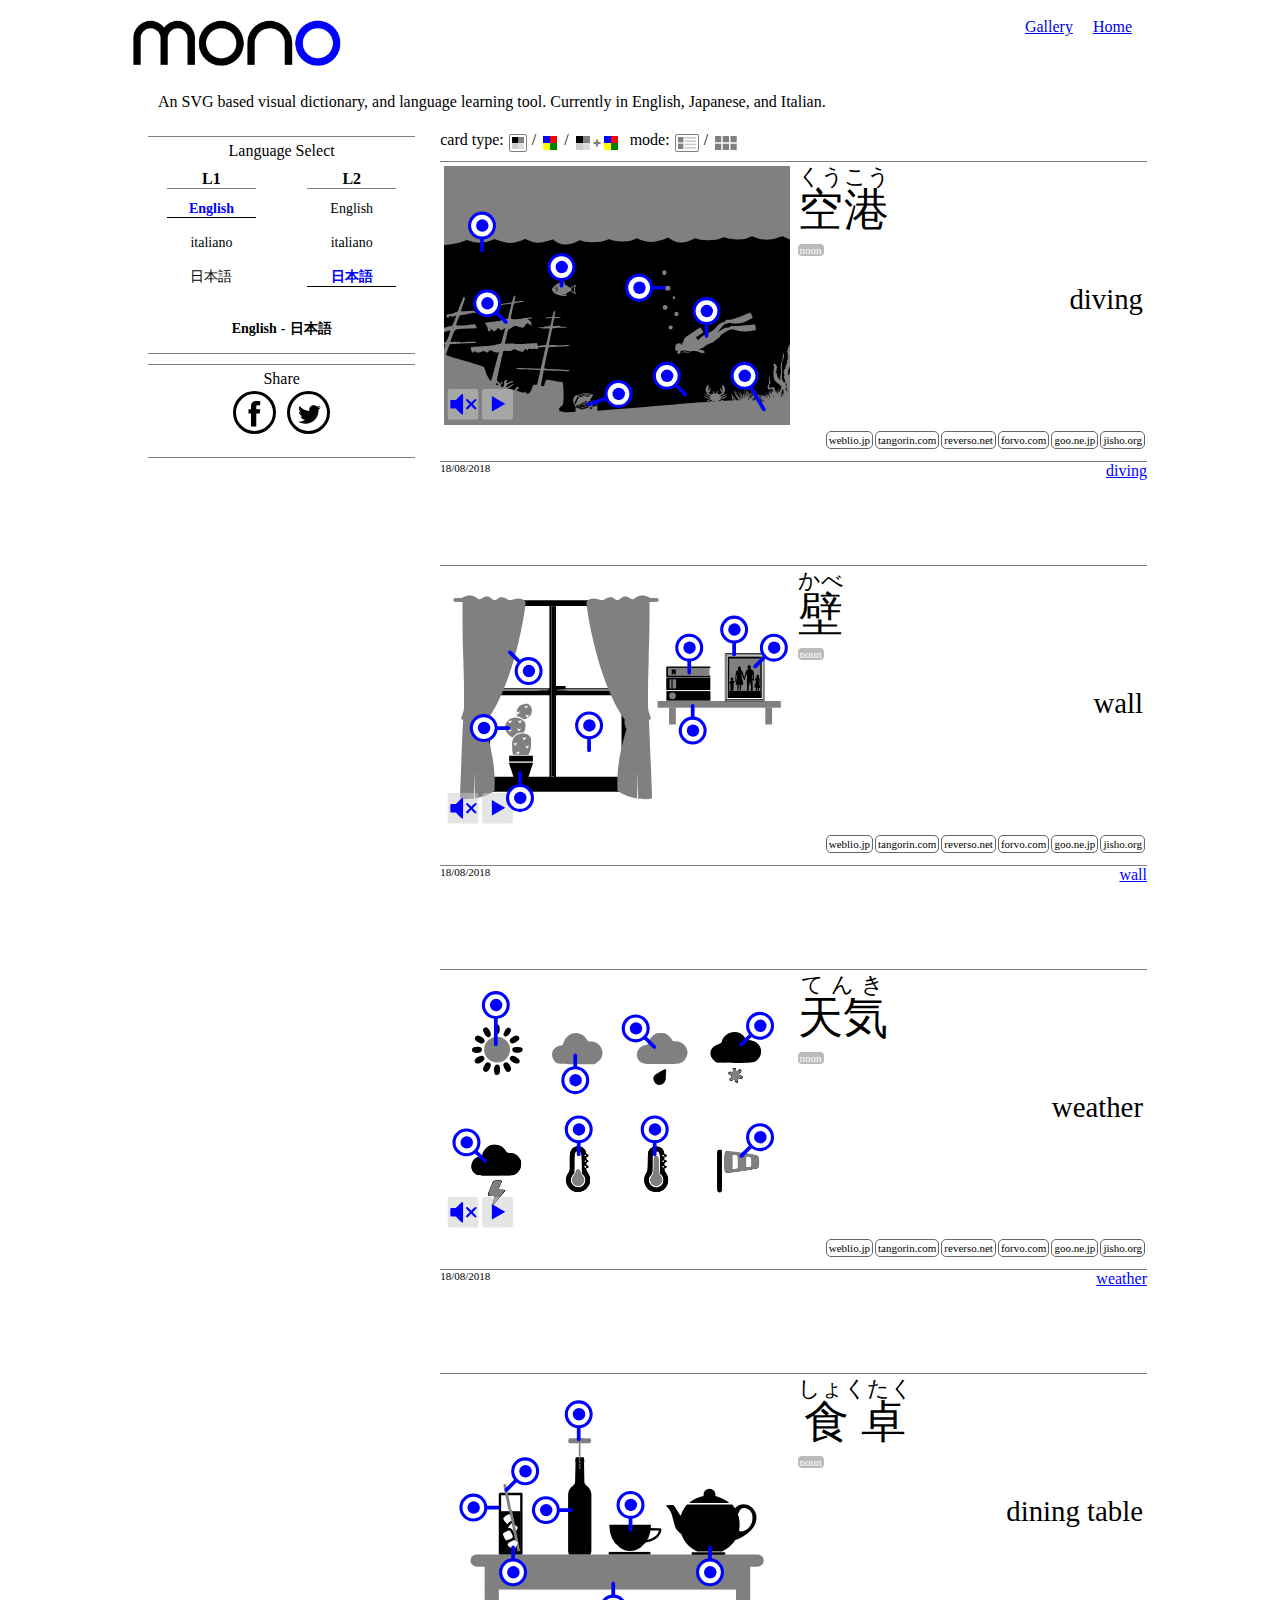
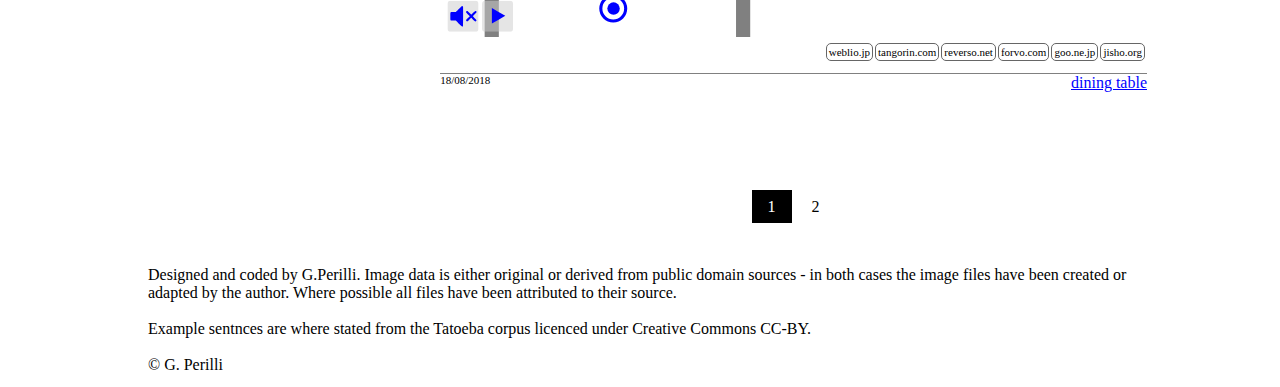
==== index.html @ b3f6f10f "Update index.html" ====
<!DOCTYPE html>
<html>

<head>
<title>Mono: Index</title>

<meta name="viewport" content="width=device-width, initial-scale=1" charset="UTF-8">

<!-- OG Facebook -->
<meta property="og:url" content="https://gperilli.github.io/mono/" />
<meta property="og:type" content="website" />
<meta property="og:title" content="Mono" />
<meta property="og:description" content="Mono" />
<meta property="og:image" content="https://gperilli.github.io/mono/graphics/shareimg.png" />

<!-- Twitter -->
<meta name="twitter:card" content="summary_large_image">
<meta name="twitter:site" content="@flickr" />
<meta name="twitter:title" content="Mono" />
<meta name="twitter:description" content="Mono" />
<meta name="twitter:image" content="https://gperilli.github.io/mono/graphics/shareimg.png" />

<link rel="icon" href="graphics/monostfav.png">

<!-- CSS files -->
<link rel="stylesheet" type="text/css" href="css/monost-Menu.css">
<link rel="stylesheet" type="text/css" href="css/monost-MUI.css">
<link rel="stylesheet" type="text/css" href="css/monost-Footer.css">
<link rel="stylesheet" type="text/css" href="css/monost-Site.css">

<style>
/* Mono Gallery Nav Index Page */

.headercnt {
	display: block;
}

a.GlLink {
color: blue;
}


a.GlLink:link, a:visited{
color: blue;
}

.GlTypeOff {
 text-decoration: none;
 border: 0px solid #ccc;
 background-color: #fff;
 color: #000;
 padding-left: 2px;
 padding-right: 2px;
 border-radius: 3px;
 cursor: pointer;
}

.GlTypeOff:hover {
 text-decoration: none;
 background-color: #808080;
 color: #fff;
 padding-left: 2px;
 padding-right: 2px;
 border-radius: 3px;
 cursor: pointer;
}

.GlTypeHlight {
 text-decoration: none;
 border: 1px solid #ccc;
 background-color: #808080;
 color: #fff;
 padding-left: 2px;
 padding-right: 2px;
 border-radius: 3px;
 cursor: context-menu;
}

.fade-in {
	opacity: 1;
	animation-name: fadeInOpacity;
	animation-iteration-count: 1;
	animation-timing-function: ease-in;
	animation-duration: 0.3s;
}



@keyframes fadeInOpacity {
	0% {
		opacity: 0;
	}
	100% {
		opacity: 1;
	}
}

.gallery {
	margin: 5px;
}

div.gallery img {
  height: auto;
  width: 100%;
}

.PImgNav {
  -webkit-filter: grayscale(100%); /* Safari 6.0 - 9.0 */
  filter: grayscale(0%);
  border: 1px solid #ccc;
  border-radius: 3px;
  width: 100%;
}

.PImgNav:hover {
  -webkit-filter: grayscale(0%); /* Safari 6.0 - 9.0 */
  filter: grayscale(0%);
  opacity: 1;
  transition: 0.3s;
}

.PImgNavOver {
	opacity: 1;
	position: absolute; 
	left: 0px; top: 0px;
}

.PImgNavOver:hover {
	opacity: 1;
	transition: 0.3s;
}


* {
  box-sizing: border-box;
}

.responsive {
  padding: 0;
  margin: 0;
  float: left;
  width: 24.99999%;
  
}

@media only screen and (max-width: 700px) {
  .responsive {
    width: 33.33333%;
    margin: 6px 0;
  }
}

@media only screen and (max-width: 500px) {
  .responsive {
    width: 50%;
  }
}

@media only screen and (max-width: 350px) {
  .responsive {
    width: 100%;
  }
}

.pagination {
  display: inline-block;
  padding-top: 20px;
  padding-bottom: 20px;
  text-align: center; 
  width: 100%;
}

.pagination a {
  color: black;
  padding: 8px 16px;
  text-decoration: none;
  
}

.pagination a.active {
  background-color: #000;
  color: white;
}

.pagination a:hover:not(.active) {background-color: #ddd;}

</style>

</head>

<body onload="indexpage()">
<div id="TemplateContainer" align=center style="width: 100%;">

<!-- JS Template  Goes Here -->

</div>
</body>

</html>

<script>
// Share address for this page's share button popup window
var ShareAdr = 'https://gperilli.github.io/mono/';
</script>

<script src="js/monost-sitewide.js"></script>
<script src="js/monost-mui.js"></script>
<script src="js/monost-gallery-core.js"></script>
---- css/monost-Menu.css ----
.lbtnhlghtd {
 font-weight: bold;
 background-color: #fff;
 cursor: normal;
 border-bottom: 1px solid #000;
 border-radius: 0px;
 padding-left: 2px;
 padding-right: 2px;
 color: blue;
}

.langbtns {
	display: inline-block;
	cursor: pointer;
	font-size: 14px;
	border-radius: 0px;
	width: 70%; 
	margin-bottom: 10px;
}

.langbtns:hover {
	
	color: blue;
	font-weight: bold;
	border-bottom: 1px solid #000;
	height: 24px;
}

.langbtnsacc {
	display: inline-block;
	cursor: pointer;
	font-size: 14px;
	border-radius: 0px;
	padding-left: 2px;
	padding-right: 2px;
	margin-bottom: 0px;
}

.langbtnsacc:hover {
	color: blue;
	font-weight: bold;
	border-bottom: 1px solid #000;
}

.lngbtnscnt {
	height: 24px; 
	margin-bottom: 10px;
}

.lngbtnsacccnt {	
	display: inline-block; 
	height: 24px; 
	margin-bottom: 0px;
	text-align: center;
	margin-right: 20px;
	border: 0px solid #000;
}


.LBxLSlct {
	
	position: relative;  
backgroun-color: #fff;
display: inline-block; 
border: 1px solid #ccc; 
border-radius: 5px;
}

.MenuA {
width: 100%;
margin-top: 5px;
padding-bottom: 5px;
}

.langdsp {
	margin-top: 20px; 
	margin-bottom: 0px; 
	background-color: #fff; 
	border: 0px solid #808080;
	border-bottom: 0px solid #808080;
	padding: 0px; 
	font-weight: bold;
	font-size: 14px;
}

a.linkmenu {
background-color: white;
border-top: 1px solid #808080;
border-bottom: 1px solid #808080;
color: black;
margin-bottom: 5px;
margin-top: 5px;
padding: 5px 5px;
text-align: center;
text-decoration: none;
display: inline-block;
width: 100%;
}
a.linkmenu:hover {
background-color: #808080;
color: white;
}

a.linkmenu:visited {
background-color: white;
color: black;
}

a.linkmenu:visited:hover {
background-color: #808080;
color: white;
}


a.sel {
background-color: #808080;	
color: white;		 
}

a.sel:visited {
background-color: #808080;	
color: white;		 
}

p.header {
display: block;
}

.sharelikeA {
width: 100%;
margin-top: 10px;
position: relative;
border-bottom: 1px solid #808080;
padding-bottom: 15px;
border-top:1px solid #808080;
padding-top: 5px;
text-align: center;

}
#sharetextA {
color: black;
}


.SocialBtnContainerClass {
position:relative;
display: inline-block;
width: 30px;
height: 30px;
z-index: 10;
}
.SocialBtn-CircleClass {
stroke: black;
stroke-width: 6%;
z-index: 1;
}
.SocialBtnContainer-TextImgClass {
cursor: pointer;
position: absolute;
top: 10%;
left: 10%;
width: 80%;
height: 80%;
z-index: 6;
fill: black;
}
.SocialBtnContainer-TextImgClass:hover {
fill: white;
}
.SocialBtn-CircleContainerClass {
position: absolute;
width: 100%;
height: 100%;
fill: white;
}
.SocialBtnContainer-TextImgClass:hover ~ .SocialBtn-CircleContainerClass {
fill: black;
}
.SocialBtnContainerClass {
position:relative;
display: inline-block;
width: 50px;
height: 50px;
z-index: 10;
}

@media (max-width: 700px) {

.langbtns {

	width: 100%; 

}

}
---- css/monost-MUI.css ----
.img-overlay-wrap {
position: relative;
width: 100%;
}

.img-overlay-wrap img { /* <= optional, for responsiveness */
display: block;
max-width: 100%;
height: auto;
}

.img-overlay-wrap svg {
position: absolute;
top: 0;
left: 0;
}

.Whtbckon {
	fill: #fff;
	cursor: default;
}
.Whtbckon:hover {
	fill: #F8F8F8;
	cursor: default;
}
.Whtbckoff {
	fill: #fff;
	cursor: pointer;
}
.Whtbckoff:hover {
	fill: #F8F8F8;
	cursor: pointer;
}

.line {
  stroke-linecap: round;
  stroke-width: 6%;
  stroke: blue;
}

.box {
  stroke-width:0px;
  stroke:green;
  height: 100%;
  width: 100%;
  fill: none;
}



.circleb {
  
  fill: blue;
}


.AAbutton {
	cursor: pointer;
}

.btnbckon {
	cursor: default;
}

.btnbckoff {
	cursor: pointer;
}

.circle {
  fill: blue;
}


.btnTon {
  cursor: default;
  fill: white;	
  z-index: 89;
}

.btnToff {
  cursor: pointer;
  fill: blue;
  z-index: 89;
}

.btnCon {
  cursor: default;
  fill: blue;
  stroke: blue;
  stroke-width: 10%;
}

.btnCoff {
  cursor: pointer;
  fill: white;
  stroke: blue;
  stroke-width: 10%;
}

.AnBtn {
  width: 9%;
  height: 12%;
}

.AnBtn:hover .btnCoff {
  fill: blue;
} 
.AnBtn:hover .btnToff {
  fill: white;
} 


.btnImgon {
	cursor: default;
	opacity: 1:
}
.btnImgoff {
  cursor: pointer;
  opacity: 0.5;
}
.btnImgoff:hover {
  opacity: 1;
}

.btnImgonAll {
	cursor: pointer;
	opacity: 1;
}


/* Dictionary links Container */
.LinkCont {
background-color: #fff;
position: relative;
z-index: 10;
width: 100%;
float: left;
padding-bottom: 10px;
padding-top: 10px;
margin-bottom: 0px;
}

/* Dictionary links */
a.dict:link, a:visited {
background-color: white;
border: 1px solid #666;
border-radius: 5px;
color: red;
font-size: 11px;
padding: 2px 2px;
margin-top: 2px;
margin-bottom: 2px;
margin-right: 2px;
text-align: center;
text-decoration: none;
display: inline-block;
float: left;
}
a.dictR:link, a.dictR:visited {
background-color: white;
border: 1px solid #666;
border-radius: 5px;
color: black;
font-size: 11px;
padding: 2px 2px;
margin-top: 2px;
margin-bottom: 2px;
margin-right: 2px;
text-align: center;
text-decoration: none;
display: inline-block;
float: right;
}


/* L1/L2 MUI styling */
p.langdisplay {
font-size: 10px;
}

/* Part of Speech Container */
.L2WTCont {
display: inline-block;
}
/* Part of Speech styling */
p.L2WordType {
background-color: #bbb;
border-radius: 4px;
color: white;
font-size: 11px;
padding-top: 0px;
padding-bottom: 0px;
padding-left: 2px;
padding-right: 2px;
margin-top: 2px;
margin-bottom: 2px;
text-align: center;
text-decoration: none;
line-height: normal;
display: inline-block;
}

p.L2WordTypeBlnk {
background-color: #fff;
border-radius: 4px;
color: white;
font-size: 11px;
padding-top: 0px;
padding-bottom: 0px;
padding-left: 2px;
padding-right: 2px;
margin-top: 2px;
margin-bottom: 2px;
text-align: center;
text-decoration: none;
line-height: normal;
display: inline-block;
}

/* MUI L2 */
h3 {
display: inline-block;
font-size: calc(2em + 1vw);
margin-top: 0;
margin-bottom: 0px;
margin-left: 0;
margin-right: 0;
font-weight: normal;
text-align:left;
}

/* MUI L1 */
h4 {
display: inline-block;
font-size: calc(1em + 1vw);
margin-top: 0;
margin-bottom: 0px;
margin-left: 0;
margin-right: 0;
font-weight: normal;
text-align: right;
float: right;
}

/* Play Button Icon */
h5 {
  font-size:20px;
  border: 0px solid;
  font-weight:normal;
  display: inline;
  margin-top: 0px;
  color: black;
}
.icon {
	display: inline-flex;
	align-self: center;
	z-index: 80;
	background-color: white;
}
.icon svg, .icon img {
	height: 1em;
	width: 1em;
	background-color: white;
	cursor: pointer;
}
.icon.baseline svg, .icon img {
	top: .125em;
	position: relative;
	border-radius: 50%;
}
.icon svg:hover {
	background-color: #000;
}

/* Play/Pause Button */
.AudBtn-PauseBrs {
	fill: #000;
	display: none;
}
.AudBtn-PlayTri {
	fill:#000;
	stroke:#000;
	stroke-width:17;
	stroke-linejoin:round;
}
.icon svg:hover .AudBtn-PauseBrs{
	fill: #fff;
}
.icon svg:hover .AudBtn-PlayTri{
	fill:#fff;
	stroke:#fff;
}
---- css/monost-Footer.css ----
.modalccolumn {
width: 100%;
padding-top: 10px;
}



/* Image Attributions - Fixed width Image List. Left floating */
.imgattrcol {
float: left;
width: 50px;
padding: 10px;
}

/* Img Attr. Styling */
.imgattr {
  border-radius: 5px;
  cursor: pointer;
  transition: 0.3s;
}

.imgattr:hover {
	opacity: 0.7;
}


/* The Modal (background) */
.modal {
  display: none; /* Hidden by default */
  position: fixed; /* Stay in place */
  z-index: 99; /* Sit on top */
  padding-top: 100px; /* Location of the box */
  left: 0;
  top: 0;
  width: 100%; /* Full width */
  height: 100%; /* Full height */
  overflow: auto; /* Enable scroll if needed */
  background-color: rgb(0,0,0); /* Fallback color */
  background-color: rgba(0,0,0,0.5); /* Black w/ opacity */
}

/* Modal Content (image) */
.modal-content {
  margin: auto;
  display: block;
  width: 80%;
  max-width: 700px;
}

/* Caption of Modal Image */
#caption {
  margin: auto;
  display: block;
  width: 80%;
  max-width: 700px;
  text-align: center;
  color: #ccc;
  padding: 10px 0;
  
}

/* Add Animation */
.modal-content, #caption {
  -webkit-animation-name: zoom;
  -webkit-animation-duration: 0.6s;
  animation-name: zoom;
  animation-duration: 0.6s;
}

@-webkit-keyframes zoom {
  from {-webkit-transform:scale(0)}
  to {-webkit-transform:scale(1)}
}

@keyframes zoom {
  from {transform:scale(0)}
  to {transform:scale(1)}
}

/* The Close Button */
.close {
  position: absolute;
  top: 15px;
  right: 35px;
  color: #f1f1f1;
  font-size: 40px;
  font-weight: bold;
  transition: 0.3s;
}

.close:hover,
.close:focus {
  color: #bbb;
  text-decoration: none;
  cursor: pointer;
}
---- css/monost-Site.css ----
* { box-sizing: border-box; }
body {
font-family: Yu Gothic;
color: black;
}

.centralcolumn {
background-color: white;
width: 1024px;
padding-top: 10px;

}

/* Clear floats after the columns */
section:after {
content: "";
display: table;
clear: both;
}

.columns {
display: flex;
flex-flow: row wrap;
justify-content: center;
margin: 0px;
padding: 5px;
z-index: 5;
}
.column {
flex: 1;
border-top: 1px solid #808080;
border-bottom: 0px solid #ccc;
border-left: 0px solid #666;
margin-top: 4px;
margin-left: 0px;
margin-right: 0px;
padding: 4px;
&:first-child { margin-left: 0; }
&:last-child { margin-right: 0; }
}

/* Two columns that float next to each other */
.columnA {
float: left;
width: 30%;
padding-right: 20px;
padding-left: 20px;
background-color: white;
display: block;


}
.columnB {
float: left;
width: 70%;
padding: 0px;
background-color: white;
position: relative; 
z-index: 50;

}

/* Clear floats after the columns */
.row:after {
content: "";
display: table;
clear: both;
}

        
.StretchToContainer {
position: absolute;
width: 100%;
height: 100%;
}
.headercontainer {
float: left;
height: 50px;
margin-bottom: 10px;
cursor: pointer;
}
.langbar {
float: right;
margin-right: 10px;
}

.topnav {
	display: block;
}

.BrgrExpdr {
	
}

.BrgrExpdr {
max-height:1.2em;
border-bottom: 0px;
background:#fff;
color:white;
z-index: 5;
position: relative;
padding-bottom: 23px;
padding-top: 0px;
width: 100%;
-moz-transition: 1s;
-ms-transition: 1s;
-o-transition: 1s;
-webkit-transition: 1s;
transition: 1s;
display: none;
}

.BrgrBtnCnt {
position:relative;
display: inline-block;
width: 28px;
height: 28px;
z-index: 10;
}

.ClrBtnCnt {
position:relative;
display: flex;
padding: 2px;
width: 18px;
height: 18px;
z-index: 10;
cursor: pointer; 
}

.GlOpSlct {
	border: 1px solid #808080;
	border-radius: 2px;

}

.GlMdeBtnCnt {
	position:relative;
display: flex;
padding: 2px;
width: 24px;
height: 18px;
z-index: 10;
cursor: pointer; 
}

.expand {
max-height:999px;
}


         
img {
vertical-align: top;
}

/* img backgrounds */
.blk {
	background-color: #000;
}
.blkhvr {
	background-color: #383838;
}
.wht {
	background-color: #fff;
}
.whthvr {
	background-color: #F8F8F8;
	cursor: pointer;
}



.whtbckhv {
	background-color: #fff;
	cursor: pointer;
}
.whtbckhv:hover {
	background-color: #F8F8F8;
}
.blkbckhv {
	background-color: #000;
}
.blkbckhv:hover {
	background-color: #383838;
}



p {
color: black;
margin-top: 0px;
margin-bottom: 0px;
margin-left: 0;
margin-right: 0;
font-weight: normal;
display: inline-block;
}

.headercnt {
	width: 100%; 
	padding-left: 30px; 
	float: left;
	display: block;
	color: blue;
	margin-bottom: 15px;
	margin-top: 15px;
}

.headercntL {
	width: 100%; 
	padding-left: 30px; 
	float: left;
	display: block;
	color: blue;
}

.sharelikeB {
width: 100%;
border-bottom:1px solid #808080;
border-top:1px solid #808080;
padding-bottom: 15px;
display: none;
background-color: white;
text-align: center;
z-index: 90;
}





.modalccolumn {
width: 100%;
padding-top: 10px;
}

.CopyRight {
width: 100%;
border-top:0px solid #666;
text-align: left;
padding-left: 15px;
}



/* Image Attributions - Fixed width Image List. Left floating */
.imgattrcol {
float: left;
width: 50px;
padding: 10px;
}

/* Img Attr. Styling */
.imgattr {
  border-radius: 5px;
  cursor: pointer;
  transition: 0.3s;
}

.imgattr:hover {
	opacity: 0.7;
}


/* The Modal (background) */
.modal {
  display: none; /* Hidden by default */
  position: fixed; /* Stay in place */
  z-index: 99; /* Sit on top */
  padding-top: 100px; /* Location of the box */
  left: 0;
  top: 0;
  width: 100%; /* Full width */
  height: 100%; /* Full height */
  overflow: auto; /* Enable scroll if needed */
  background-color: rgb(0,0,0); /* Fallback color */
  background-color: rgba(0,0,0,0.5); /* Black w/ opacity */
}

/* Modal Content (image) */
.modal-content {
  margin: auto;
  display: block;
  width: 80%;
  max-width: 700px;
}

/* Caption of Modal Image */
#caption {
  margin: auto;
  display: block;
  width: 80%;
  max-width: 700px;
  text-align: center;
  color: #ccc;
  padding: 10px 0;
  
}

/* Add Animation */
.modal-content, #caption {
  -webkit-animation-name: zoom;
  -webkit-animation-duration: 0.6s;
  animation-name: zoom;
  animation-duration: 0.6s;
}


.langbox {
	width: 100%; 
	border-top: 0px solid #808080;
	border-bottom: 0px solid #808080;
	
	display: inline-block;
	background: rgb(255, 255, 255); 
	background: rgba(255, 255, 255, 0.8); 
	position: relative; 
	padding: 10px;
	margin-top: 20px;
	margin-bottom: 0px;
	
}





.MnpPtchCnt {
 width: 33%;
 margin-bottom: 50px;
 border: 0px solid #808080;
}



/* 100% Image Width on Smaller Screens */
@media only screen and (max-width: 700px){
  .modal-content {
    width: 100%;
	
  }
}



 
/* Responsiveness */
@media (max-width: 1024px) {
.centralcolumn {
width: 100%;
}
.modalccolumn {
width: 100%;
}


}
		 
@media (max-width: 600px) {

.sharelikeB {
display: block;
}
.CopyRight {
	padding-left: 0px;
}
.headercontainer {
height: 30px;
}
.headercnt {
	padding-left: 5px;
}

.topnav {
	display: none;
}
.BrgrExpdr {
	display: block;
}

.langbox {
width: 100%;
margin-top: 0px;
margin-bottom: 0px;
background-color: transparent;
 


overflow: hidden;
}

.LBxLSlct {
	width: 100%; position: relative; float: left; border: 0px solid red; margin-bottom: 20px; background-color: transparent; 
}

.MnpPtchCnt {
	width: 100%;
	float: left; 
}




}
		 
@media screen and (orientation: portrait) and (max-width: 980px) and (max-height: 980px) {
.columns .column {
  flex-basis: 100%;
  margin: 4 0 0 0;
  border-top: 1px solid #808080;
}
.CopyRight {
	padding-left: 0px;
}
.columnA {
  display: none;
}
.columnB {
  width: 100%;
}
#caption {
  width: 100%;
}

.sharelikeB {
display: block;
}

}
        
@media only screen and (orientation: landscape) and (max-width: 980px) and (max-height: 500px) { 
.columnA {
display: none;
}
.columnB {
width: 100%;
}
.CopyRight {
	padding-left: 0px;
}
.header {
display: block;
}
.sharelikeB {
display: block;
}
.langbox {
width: 100%;
}

.langbox {
width: 100%;
margin-top: 0px;
background-color: transparent;
border: 0px solid red;
overflow: hidden;
}

.LBxLSlct {
	width: 28%; 
	position: relative;
display: inline-block;	
	float: left; border: 1px solid red; 
	margin-bottom: 20px; 
background-color: transparent; 
}

.LBxPrnt {
	width: 60%;
	border: 0px solid blue;
	
	position: absolute; 
	top: 0px;
	float: left; 
	margin-top: 5px;
}

.MnpPtchCnt {
		width: 40%;
}



}
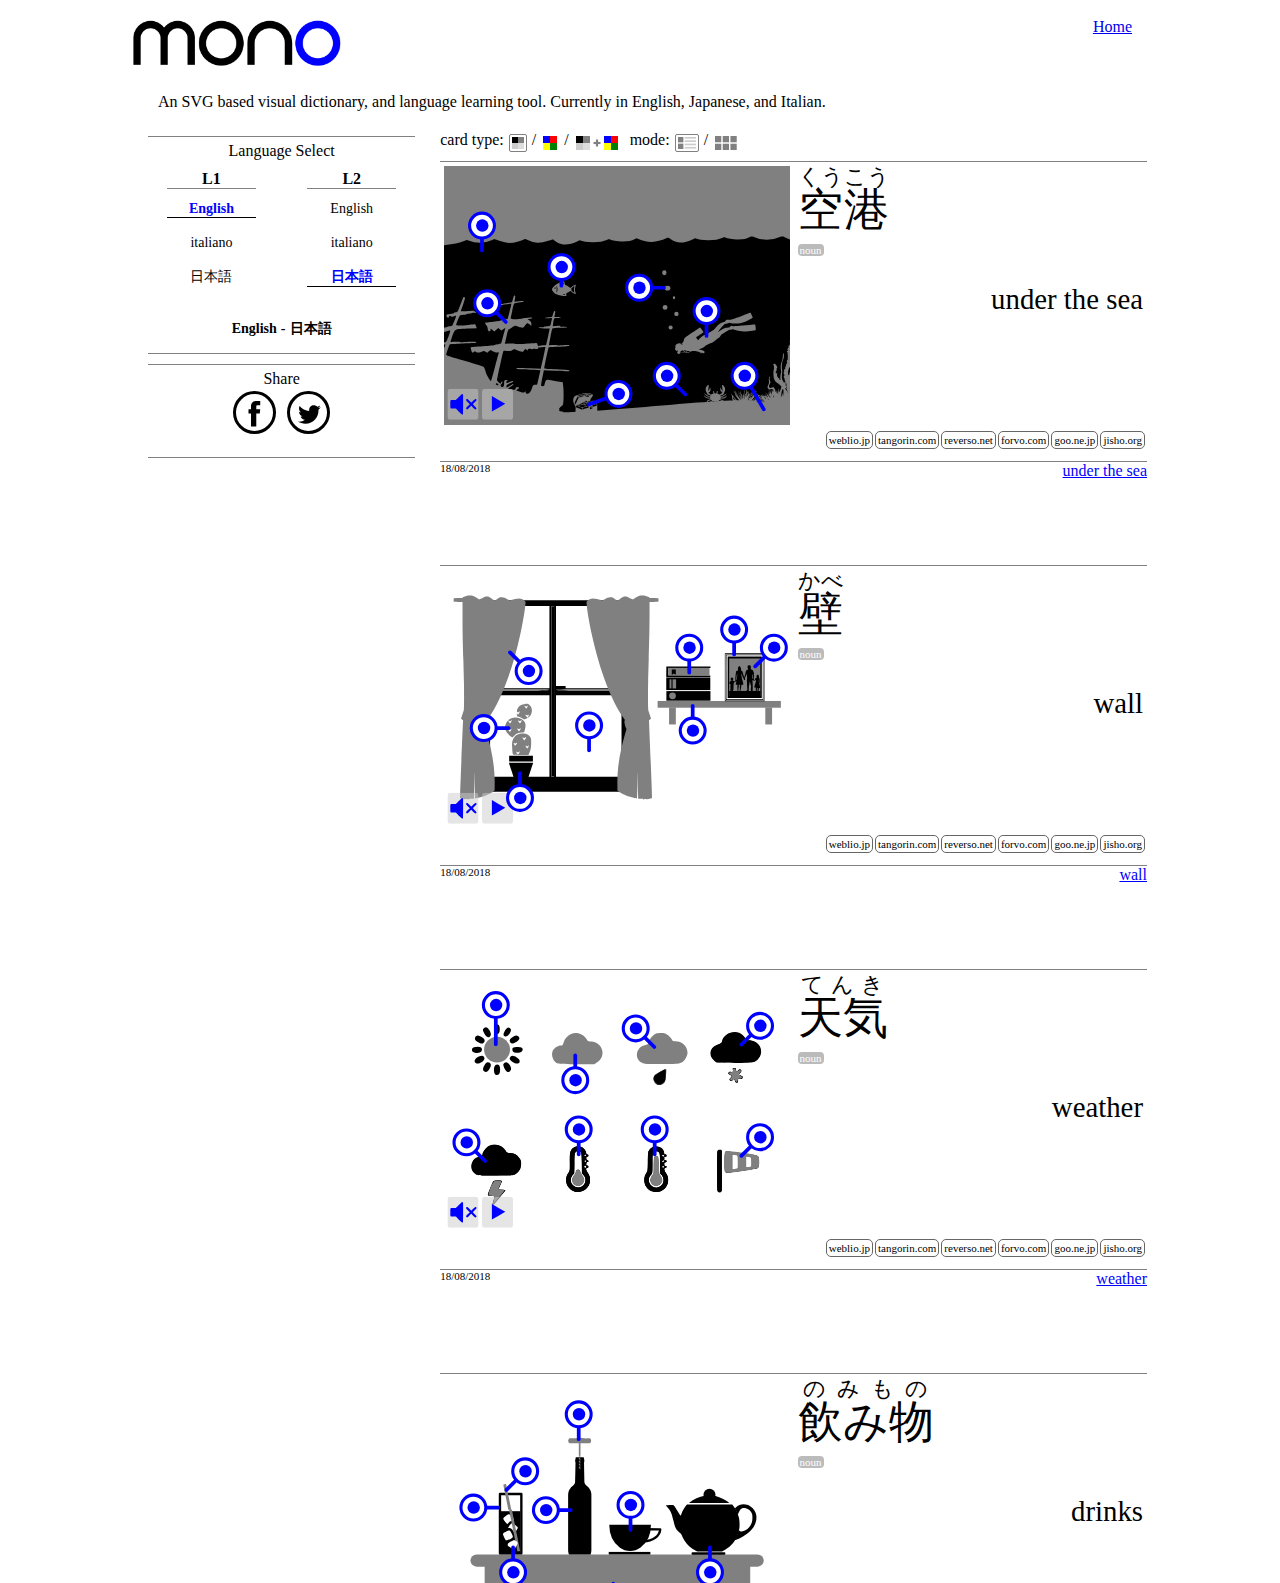
==== commit f48f66a5: "Update index.html" ====
--- a/index.html
+++ b/index.html
@@ -11,14 +11,14 @@
 <meta property="og:type" content="website" />
 <meta property="og:title" content="Mono" />
 <meta property="og:description" content="Mono" />
-<meta property="og:image" content="https://gperilli.github.io/mono/graphics/shareimg.png" />
+<meta property="og:image" content="https://gperilli.github.io/mono/graphics/shareimg2.png" />
 
 <!-- Twitter -->
 <meta name="twitter:card" content="summary_large_image">
 <meta name="twitter:site" content="@flickr" />
 <meta name="twitter:title" content="Mono" />
 <meta name="twitter:description" content="Mono" />
-<meta name="twitter:image" content="https://gperilli.github.io/mono/graphics/shareimg.png" />
+<meta name="twitter:image" content="https://gperilli.github.io/mono/graphics/shareimg2.png" />
 
 <link rel="icon" href="graphics/monostfav.png">
 
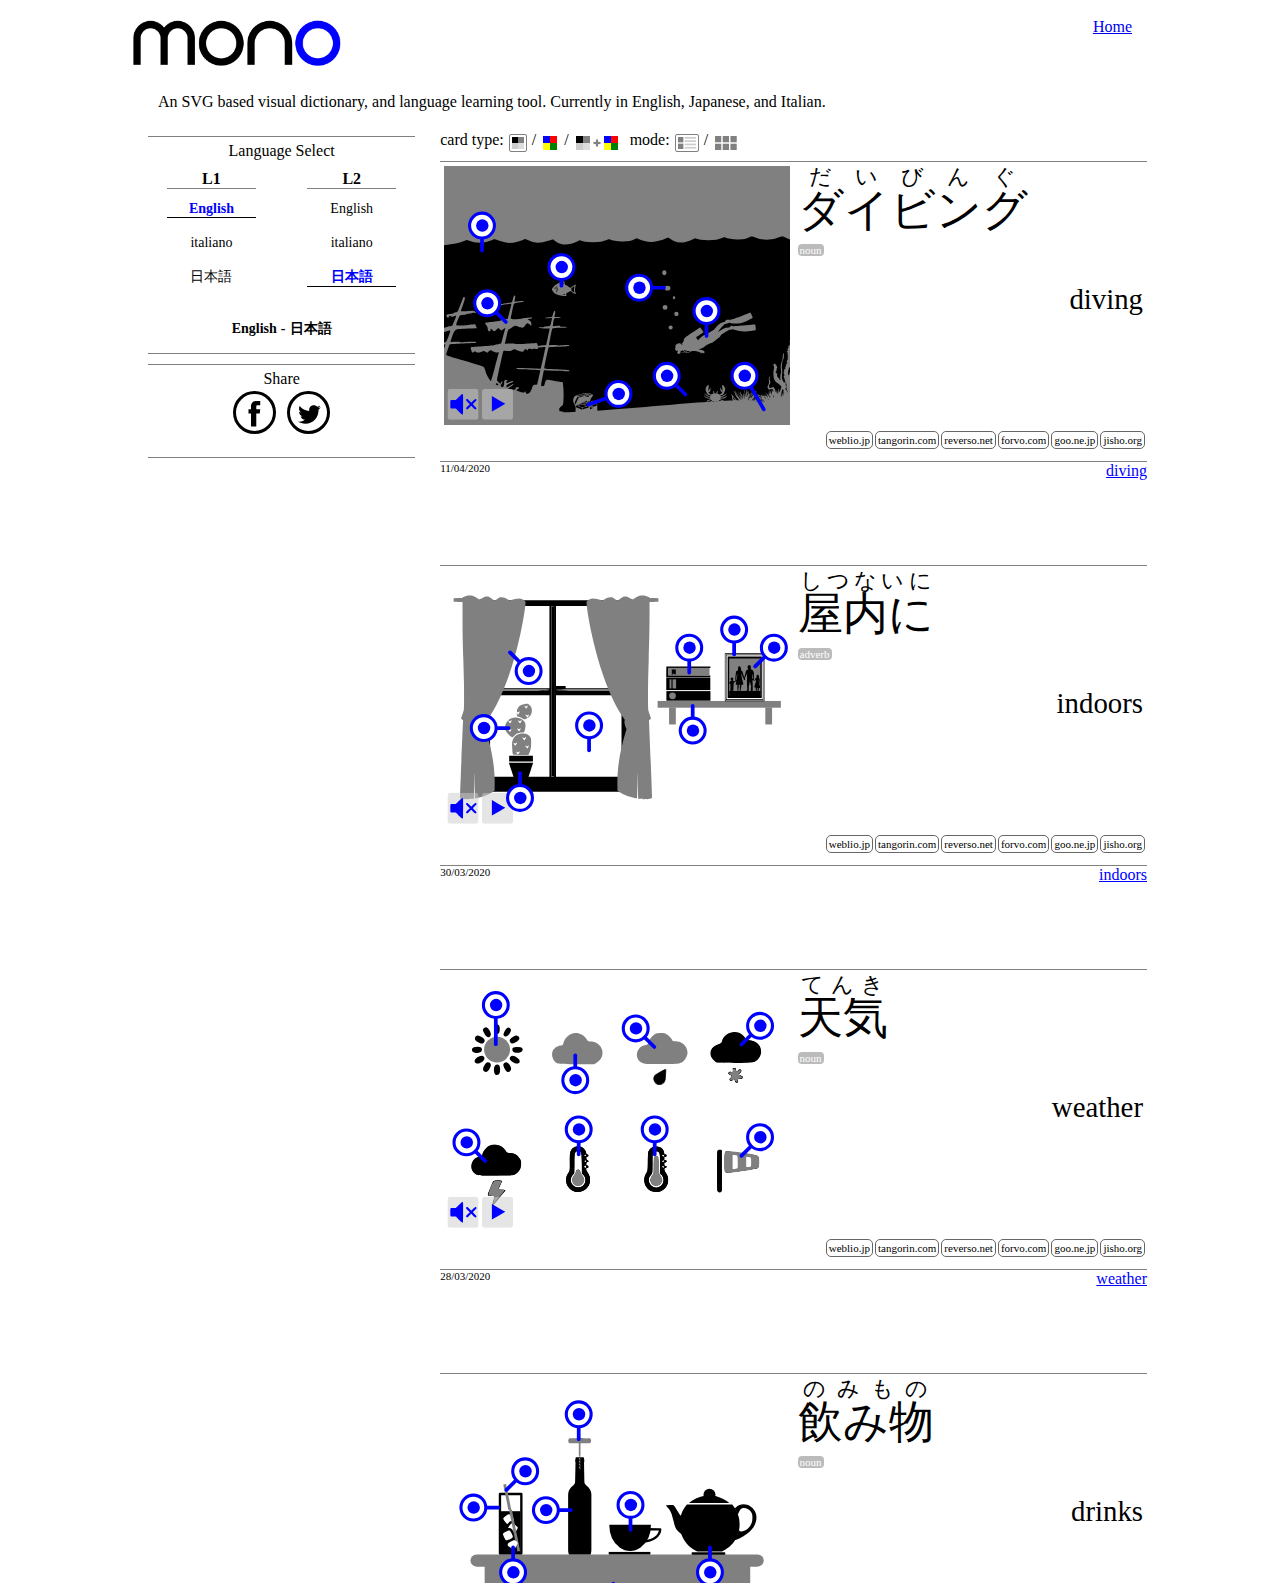
==== commit 72044369: "Update index.html" ====
--- a/index.html
+++ b/index.html
@@ -11,14 +11,14 @@
 <meta property="og:type" content="website" />
 <meta property="og:title" content="Mono" />
 <meta property="og:description" content="Mono" />
-<meta property="og:image" content="https://gperilli.github.io/mono/graphics/shareimg2.png" />
+<meta property="og:image" content="https://gperilli.github.io/mono/graphics/shareimg.png" />
 
 <!-- Twitter -->
 <meta name="twitter:card" content="summary_large_image">
 <meta name="twitter:site" content="@flickr" />
 <meta name="twitter:title" content="Mono" />
 <meta name="twitter:description" content="Mono" />
-<meta name="twitter:image" content="https://gperilli.github.io/mono/graphics/shareimg2.png" />
+<meta name="twitter:image" content="https://gperilli.github.io/mono/graphics/shareimg.png" />
 
 <link rel="icon" href="graphics/monostfav.png">
 
@@ -194,6 +194,8 @@
 <!-- JS Template  Goes Here -->
 
 </div>
+<script src="https://code.responsivevoice.org/responsivevoice.js?key=gA8z8g8S"></script>
+
 </body>
 
 </html>
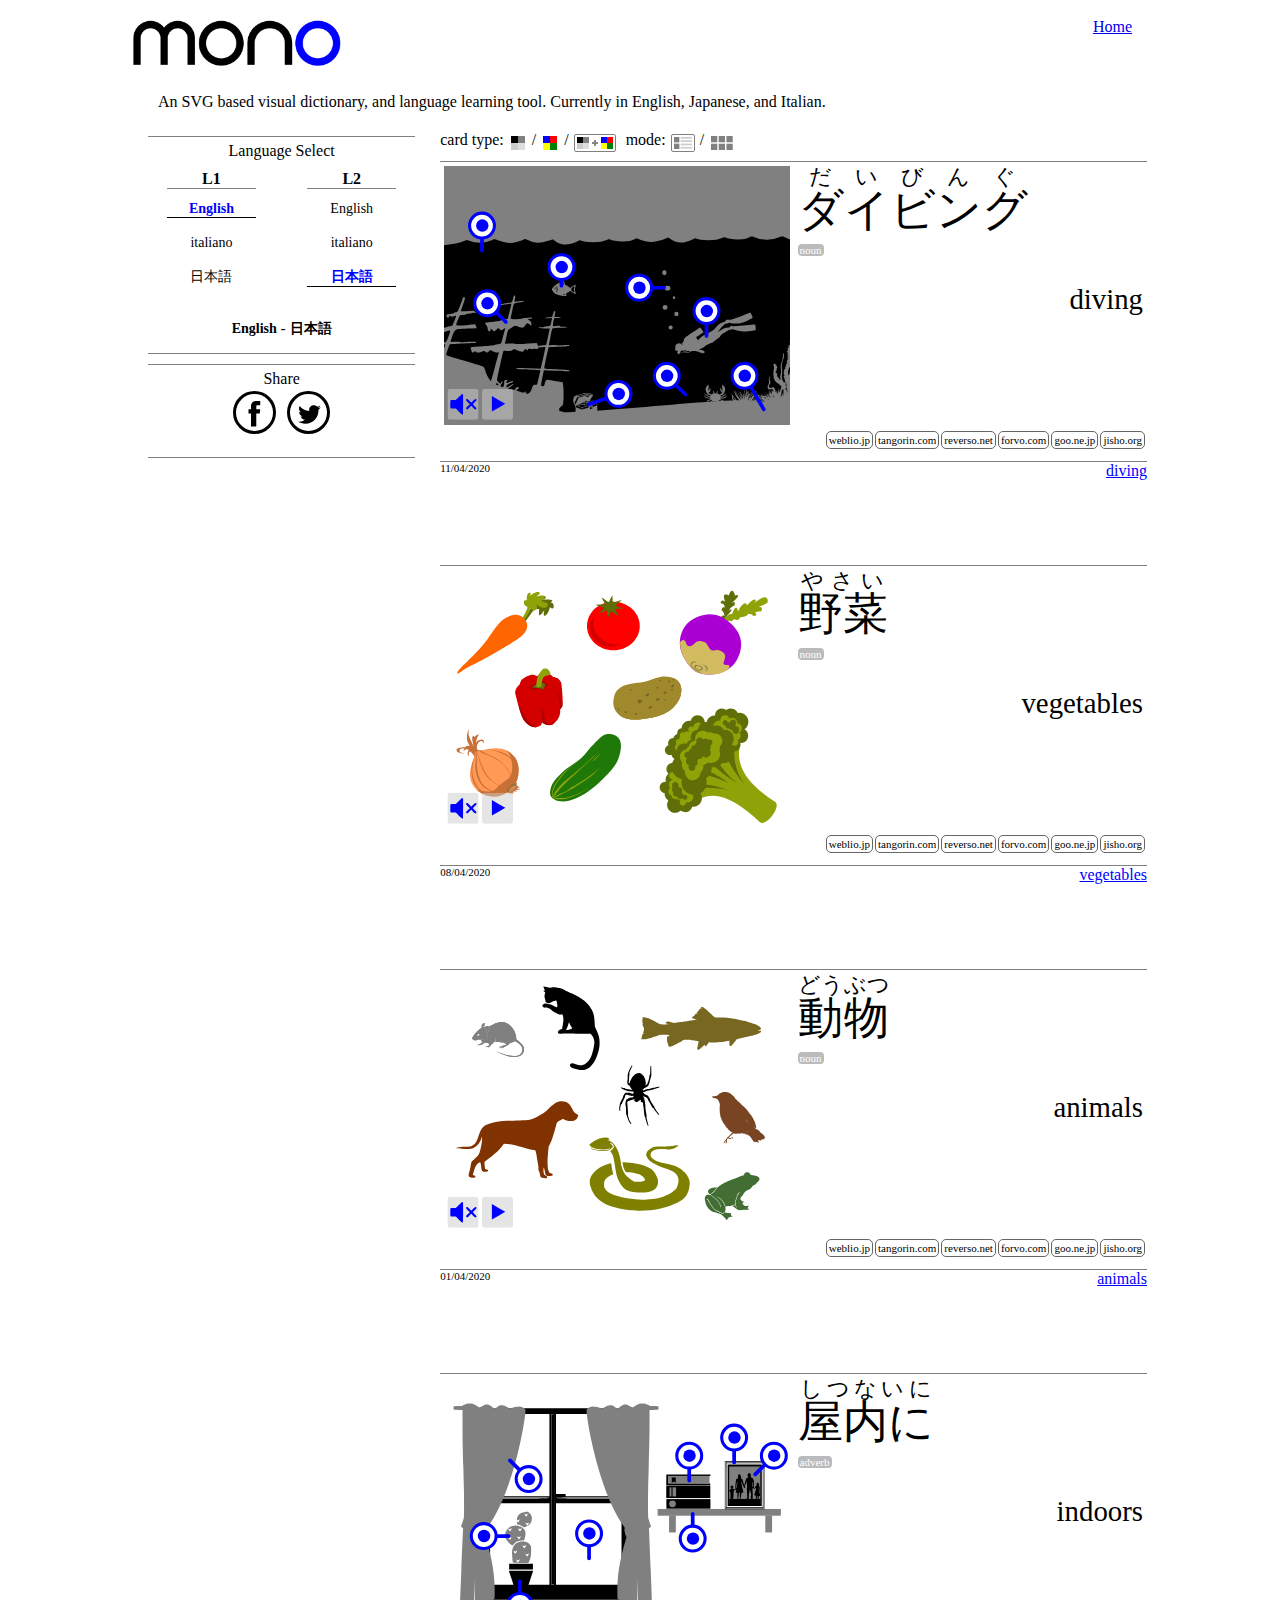
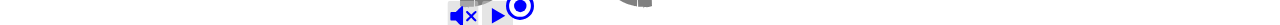
==== commit da9c6686: "Update index.html" ====
--- a/index.html
+++ b/index.html
@@ -5,7 +5,8 @@
 <title>Mono: Index</title>
 
 <meta name="viewport" content="width=device-width, initial-scale=1" charset="UTF-8">
-
+<meta name=”description” content=”Search the world’s information, including web pages, images, videos and more. Google has many special features to help you find exactly what you’re looking for.“>
+	
 <!-- OG Facebook -->
 <meta property="og:url" content="https://gperilli.github.io/mono/" />
 <meta property="og:type" content="website" />
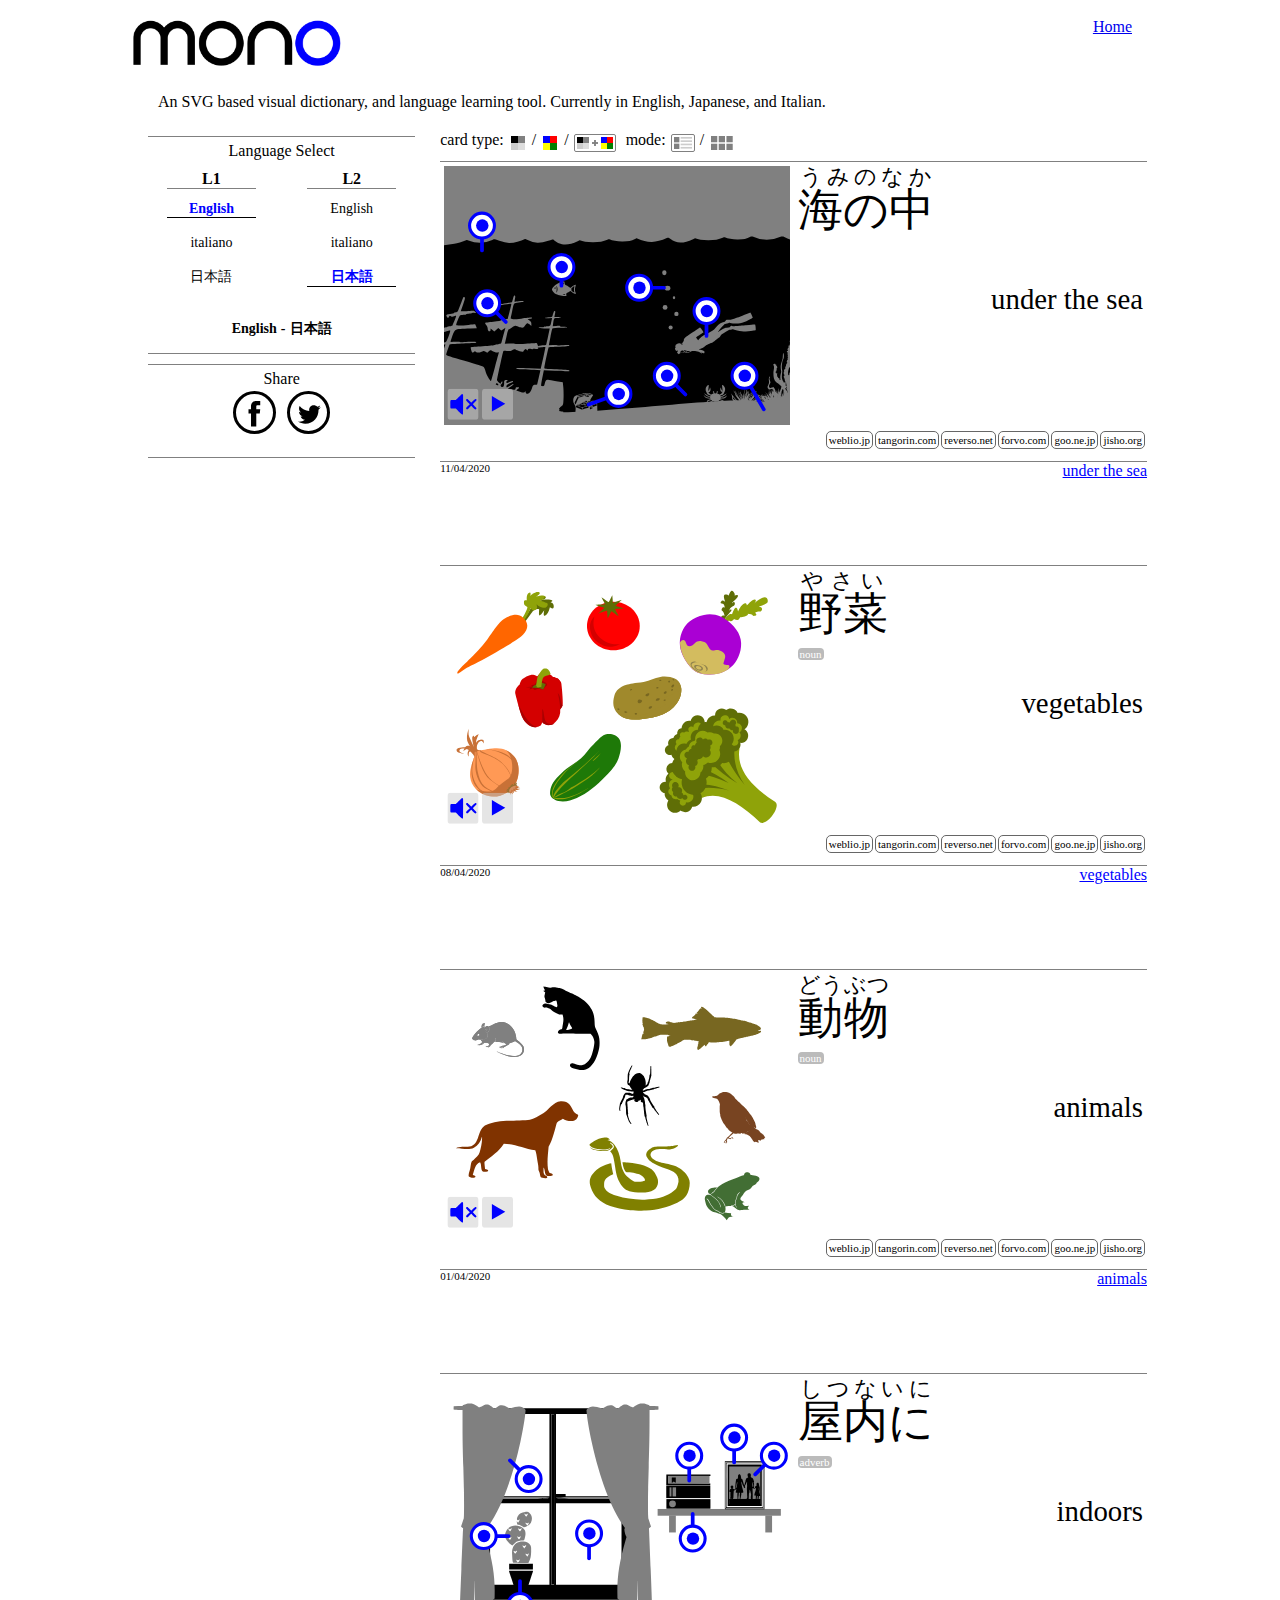
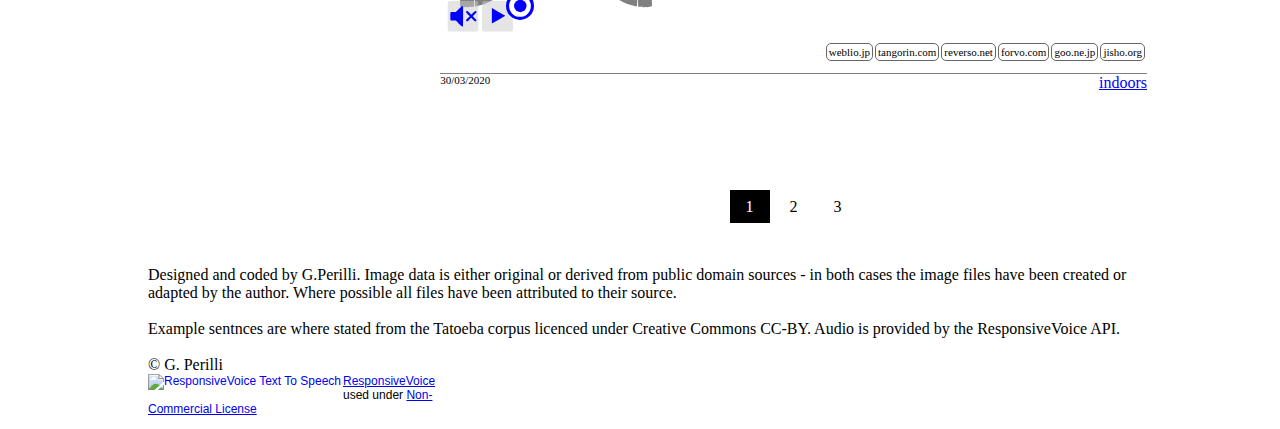
==== commit dae4365b: "Update index.html" ====
--- a/index.html
+++ b/index.html
@@ -5,7 +5,7 @@
 <title>Mono: Index</title>
 
 <meta name="viewport" content="width=device-width, initial-scale=1" charset="UTF-8">
-<meta name=”description” content=”Search the world’s information, including web pages, images, videos and more. Google has many special features to help you find exactly what you’re looking for.“>
+<meta name=”description” content="Mono; The SVG based visual dictionary. Learn English, Japanese, and Italian. Scalable flashcards for language learning.">
 	
 <!-- OG Facebook -->
 <meta property="og:url" content="https://gperilli.github.io/mono/" />
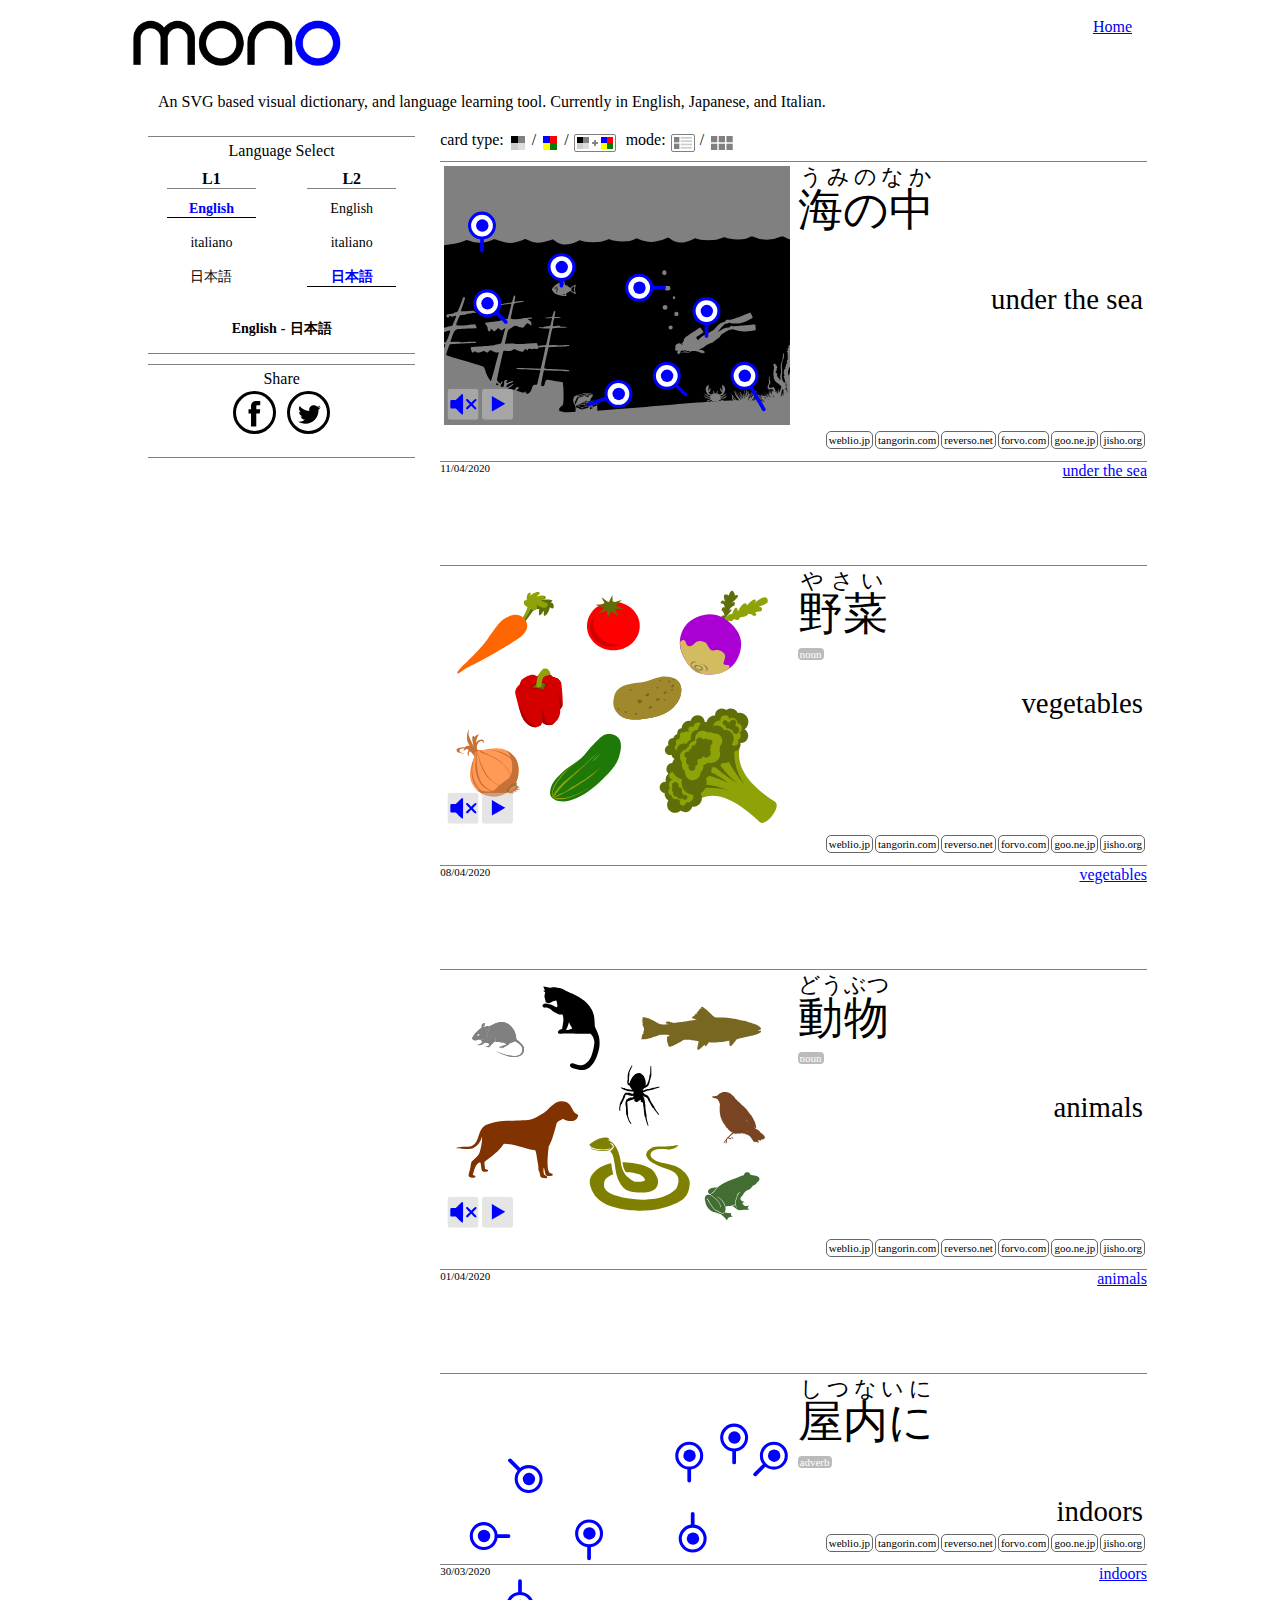
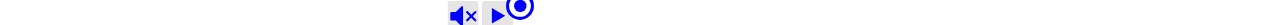
==== commit 7dfcdea4: "Update index.html" ====
--- a/index.html
+++ b/index.html
@@ -2,7 +2,7 @@
 <html>
 
 <head>
-<title>Mono: Index</title>
+<title>Mono: Flashcards for Language Learning.</title>
 
 <meta name="viewport" content="width=device-width, initial-scale=1" charset="UTF-8">
 <meta name=”description” content="Mono; The SVG based visual dictionary. Learn English, Japanese, and Italian. Scalable flashcards for language learning.">
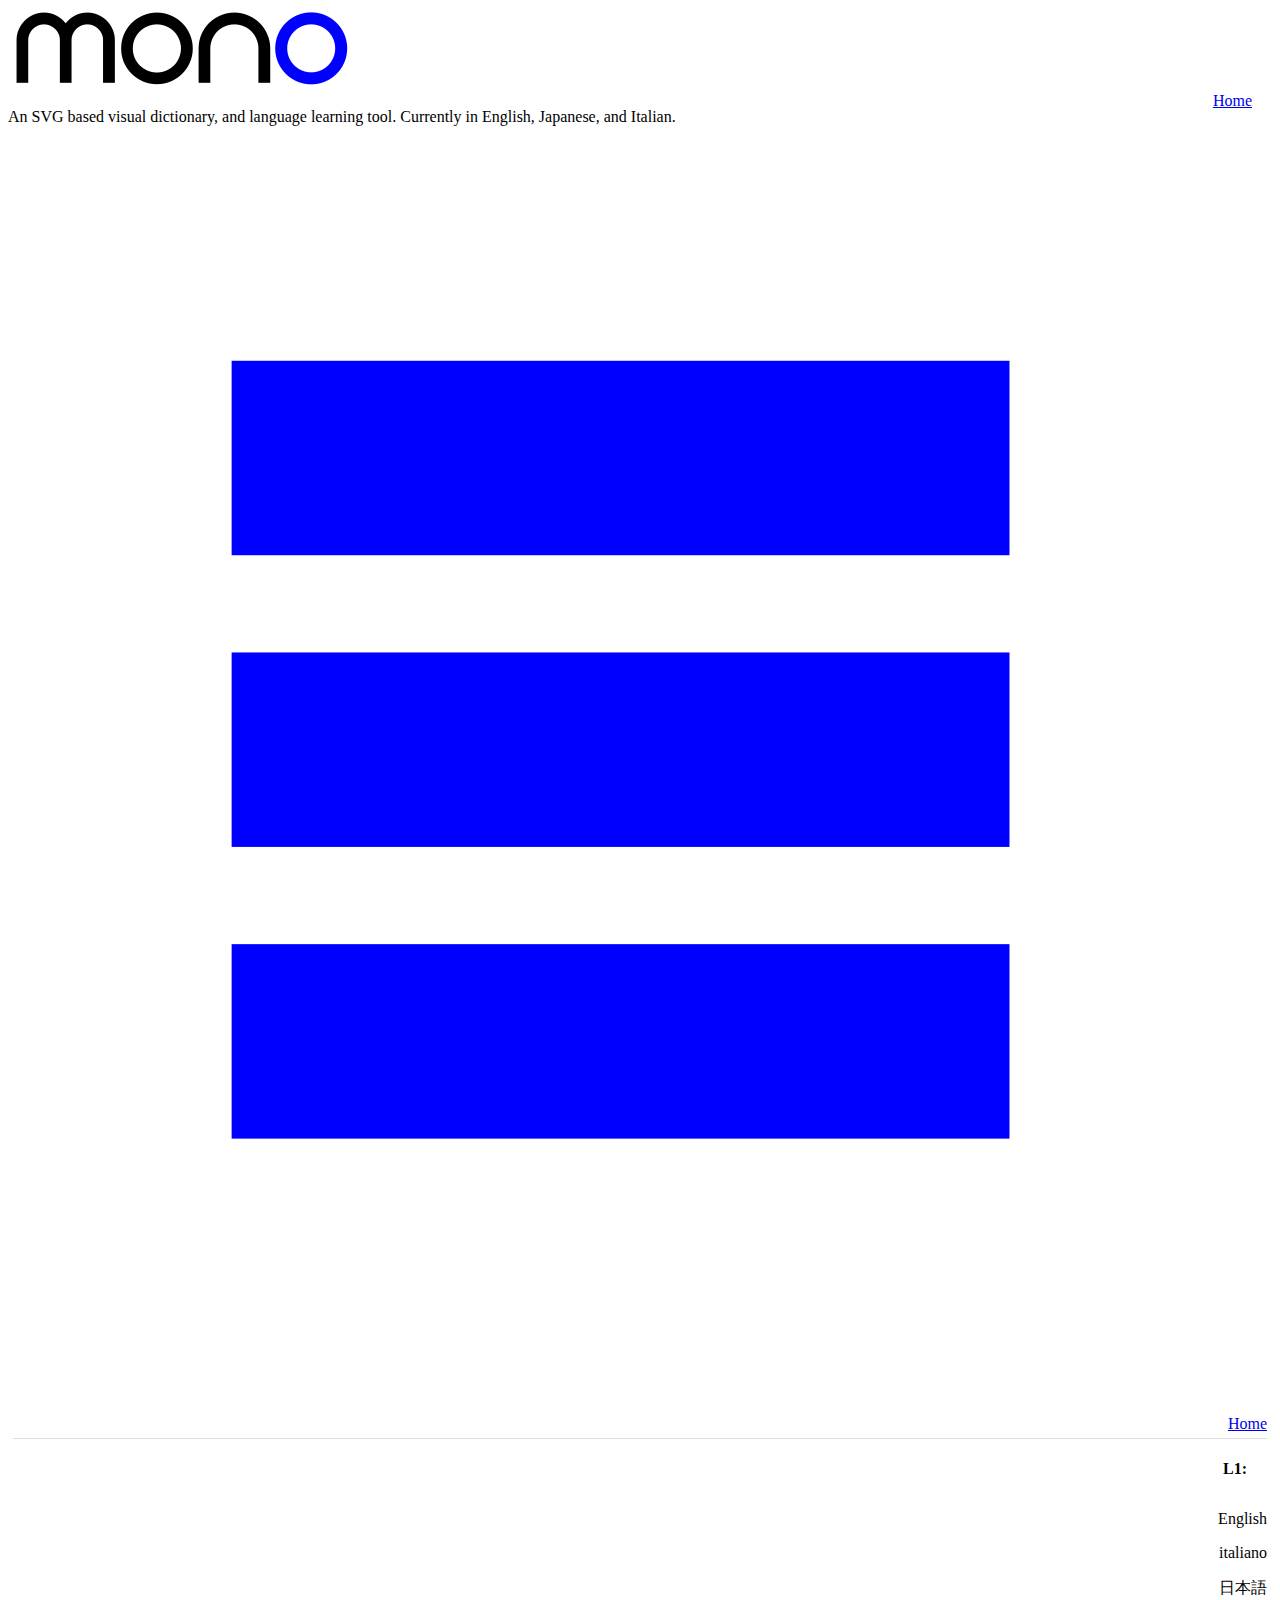
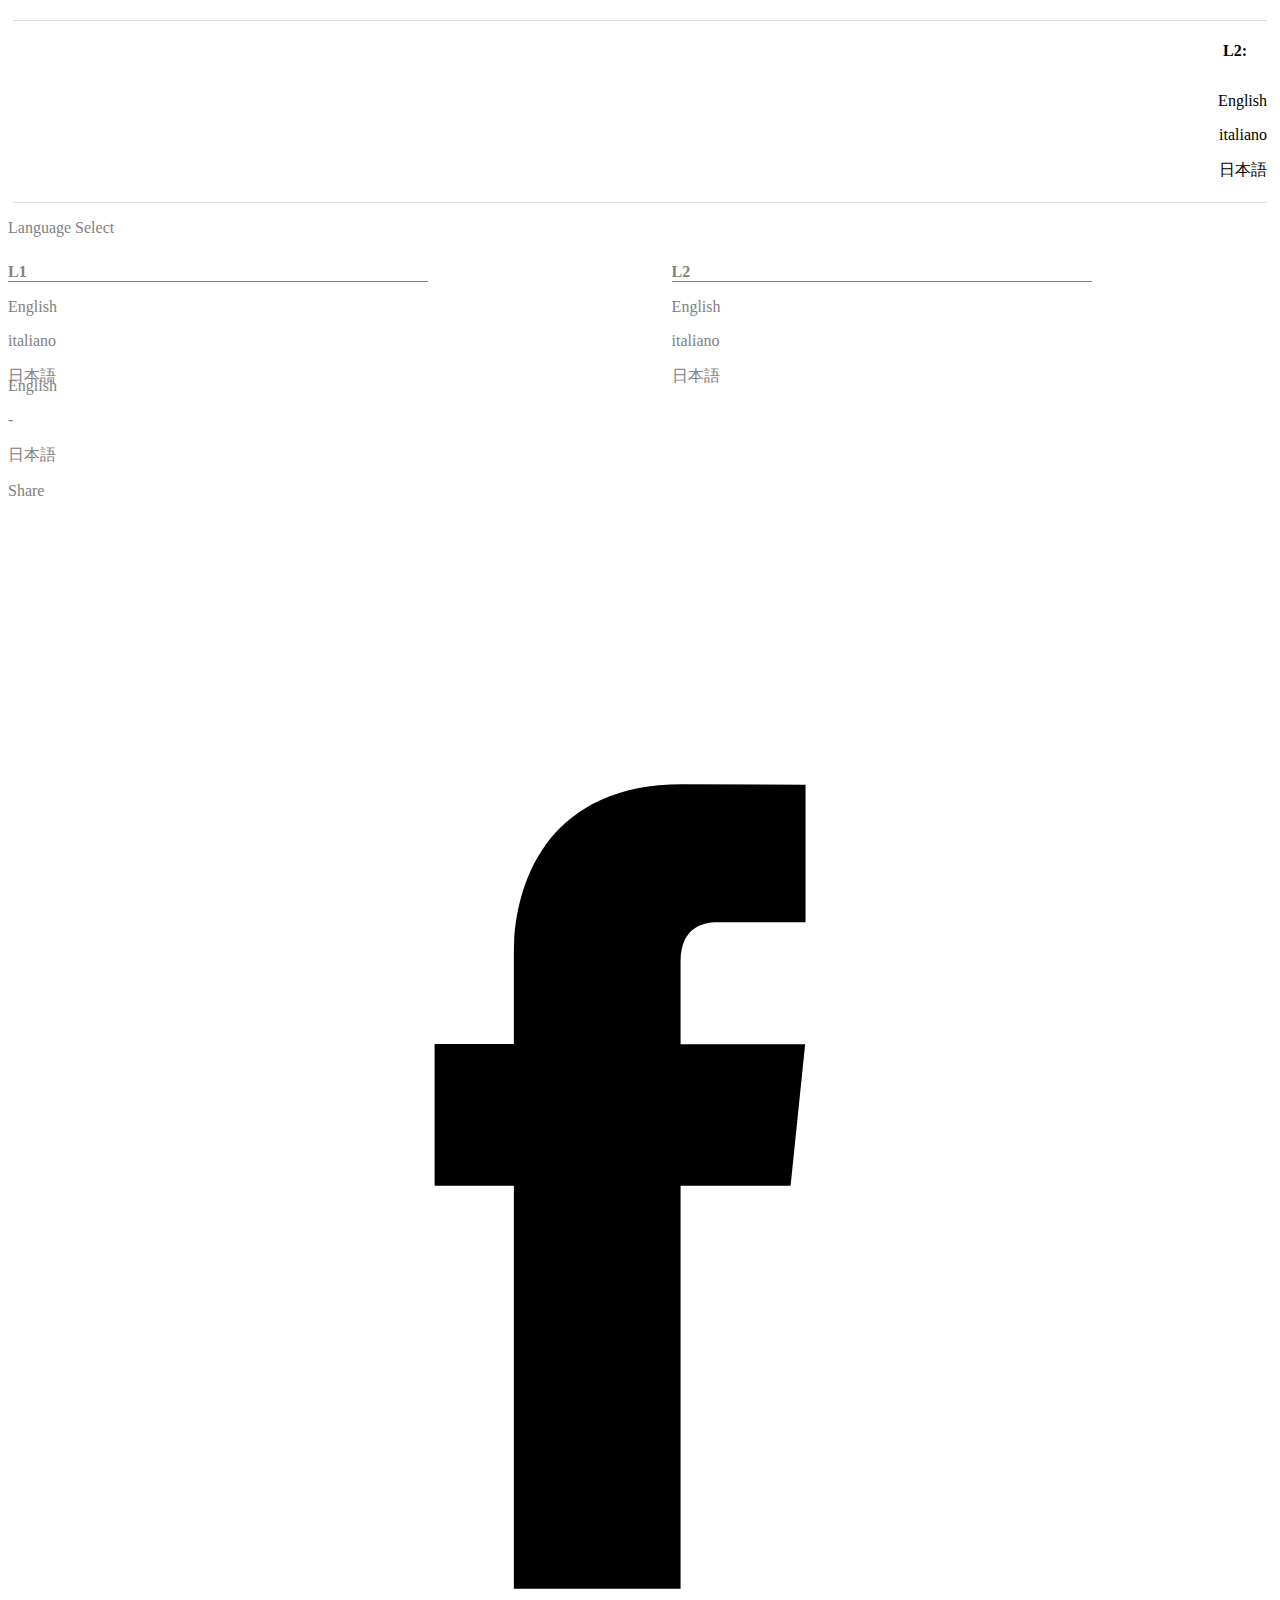
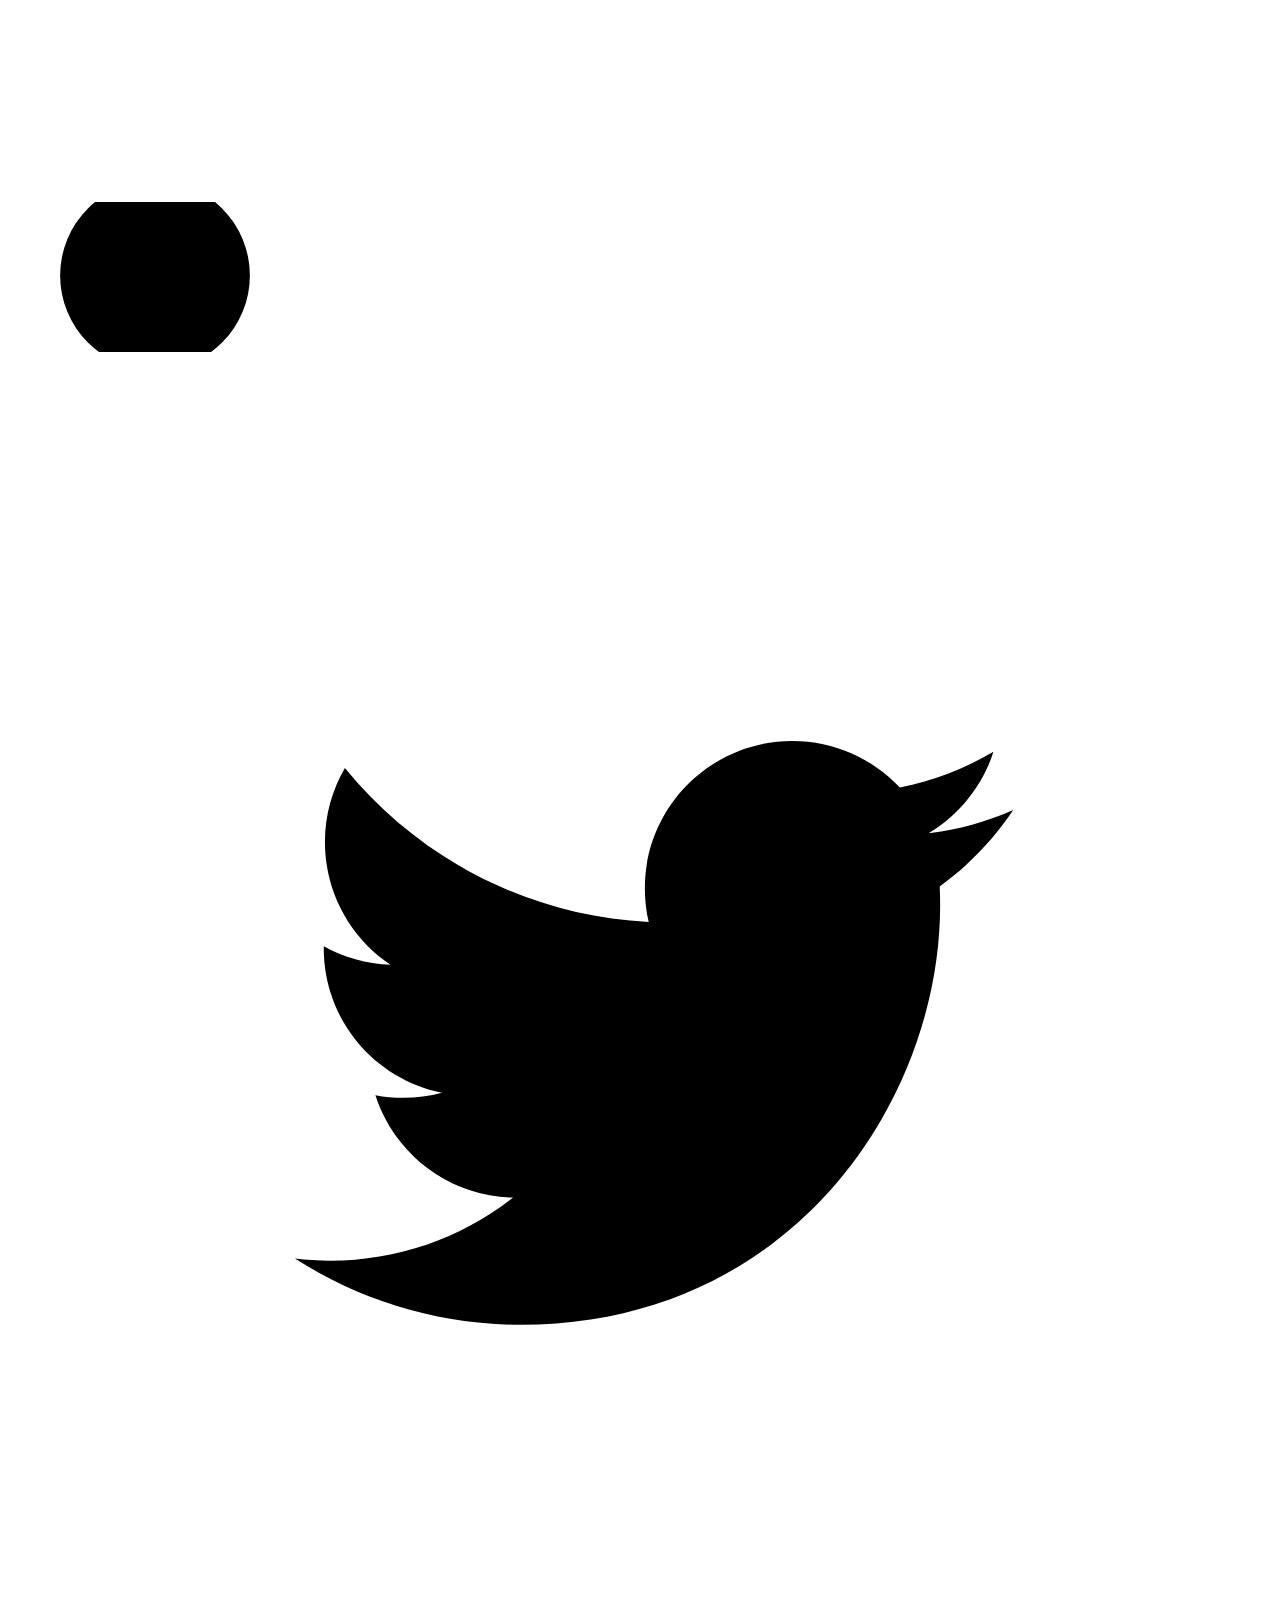
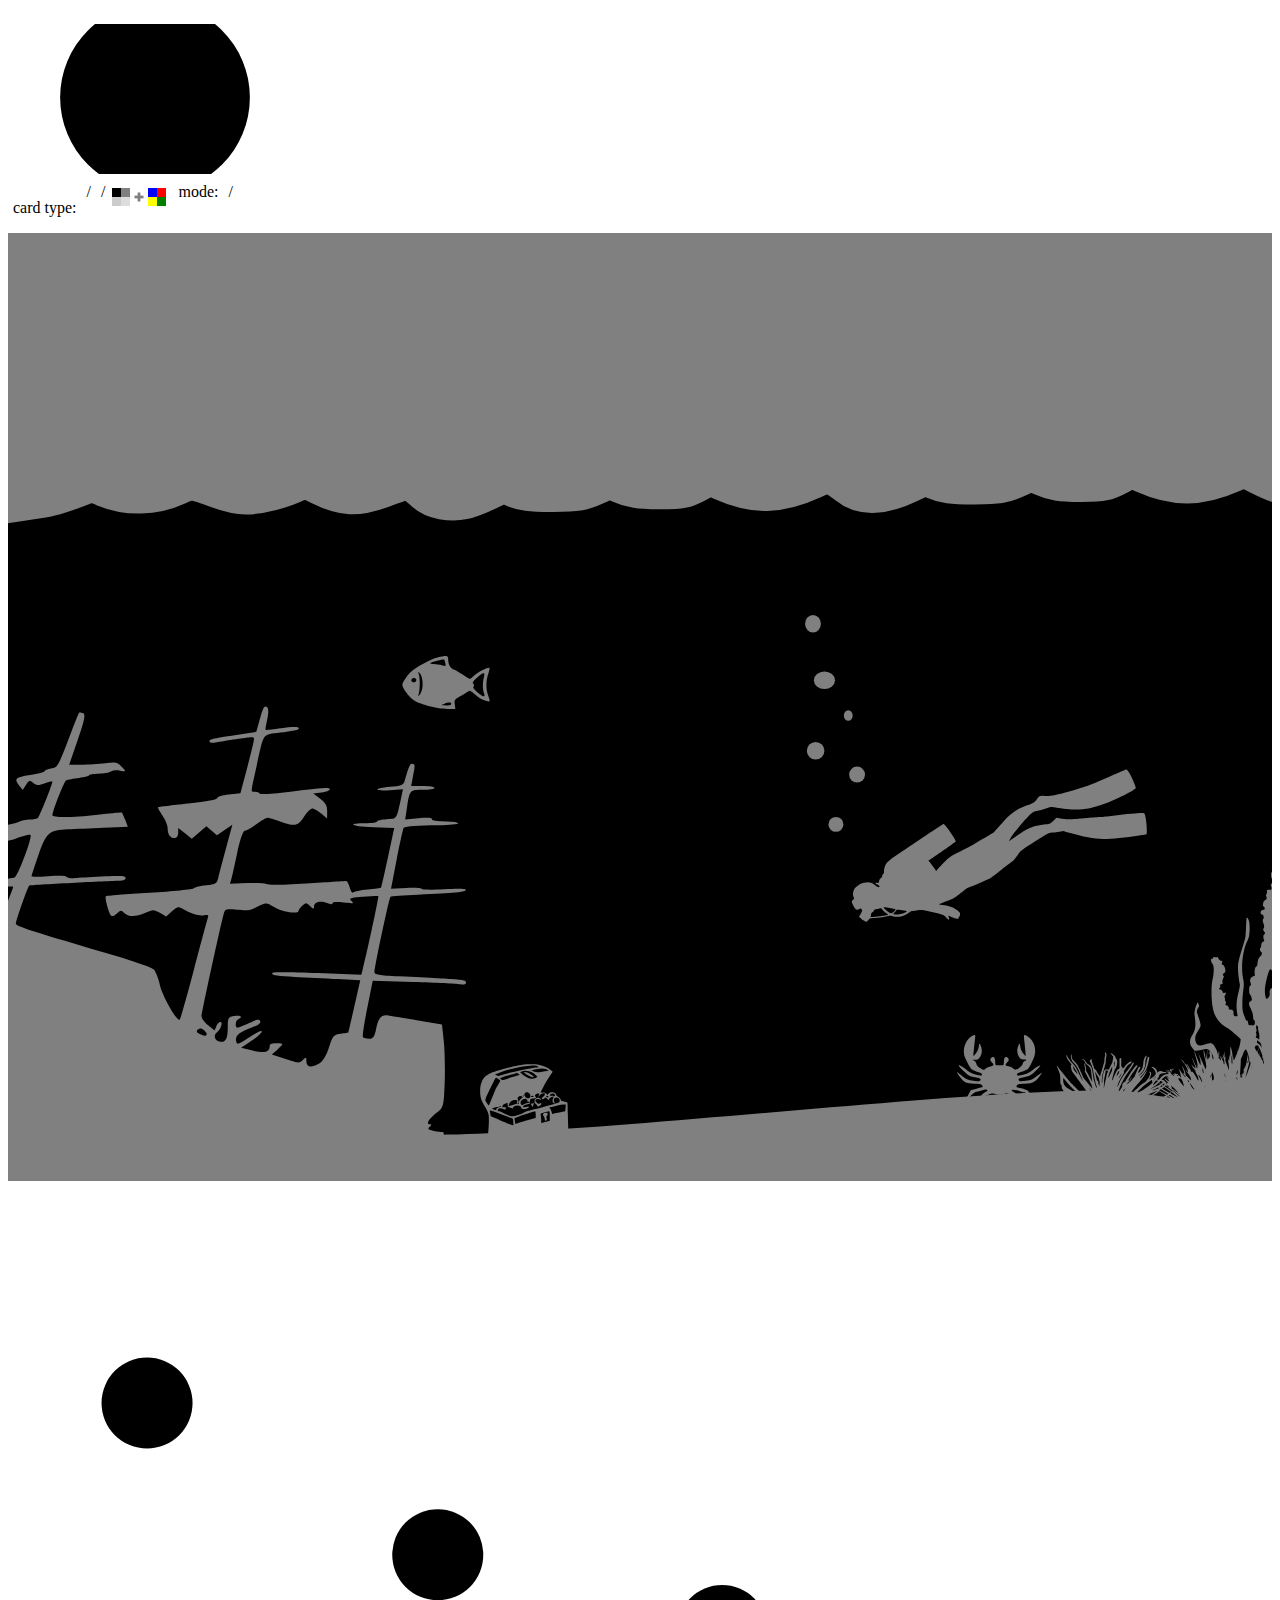
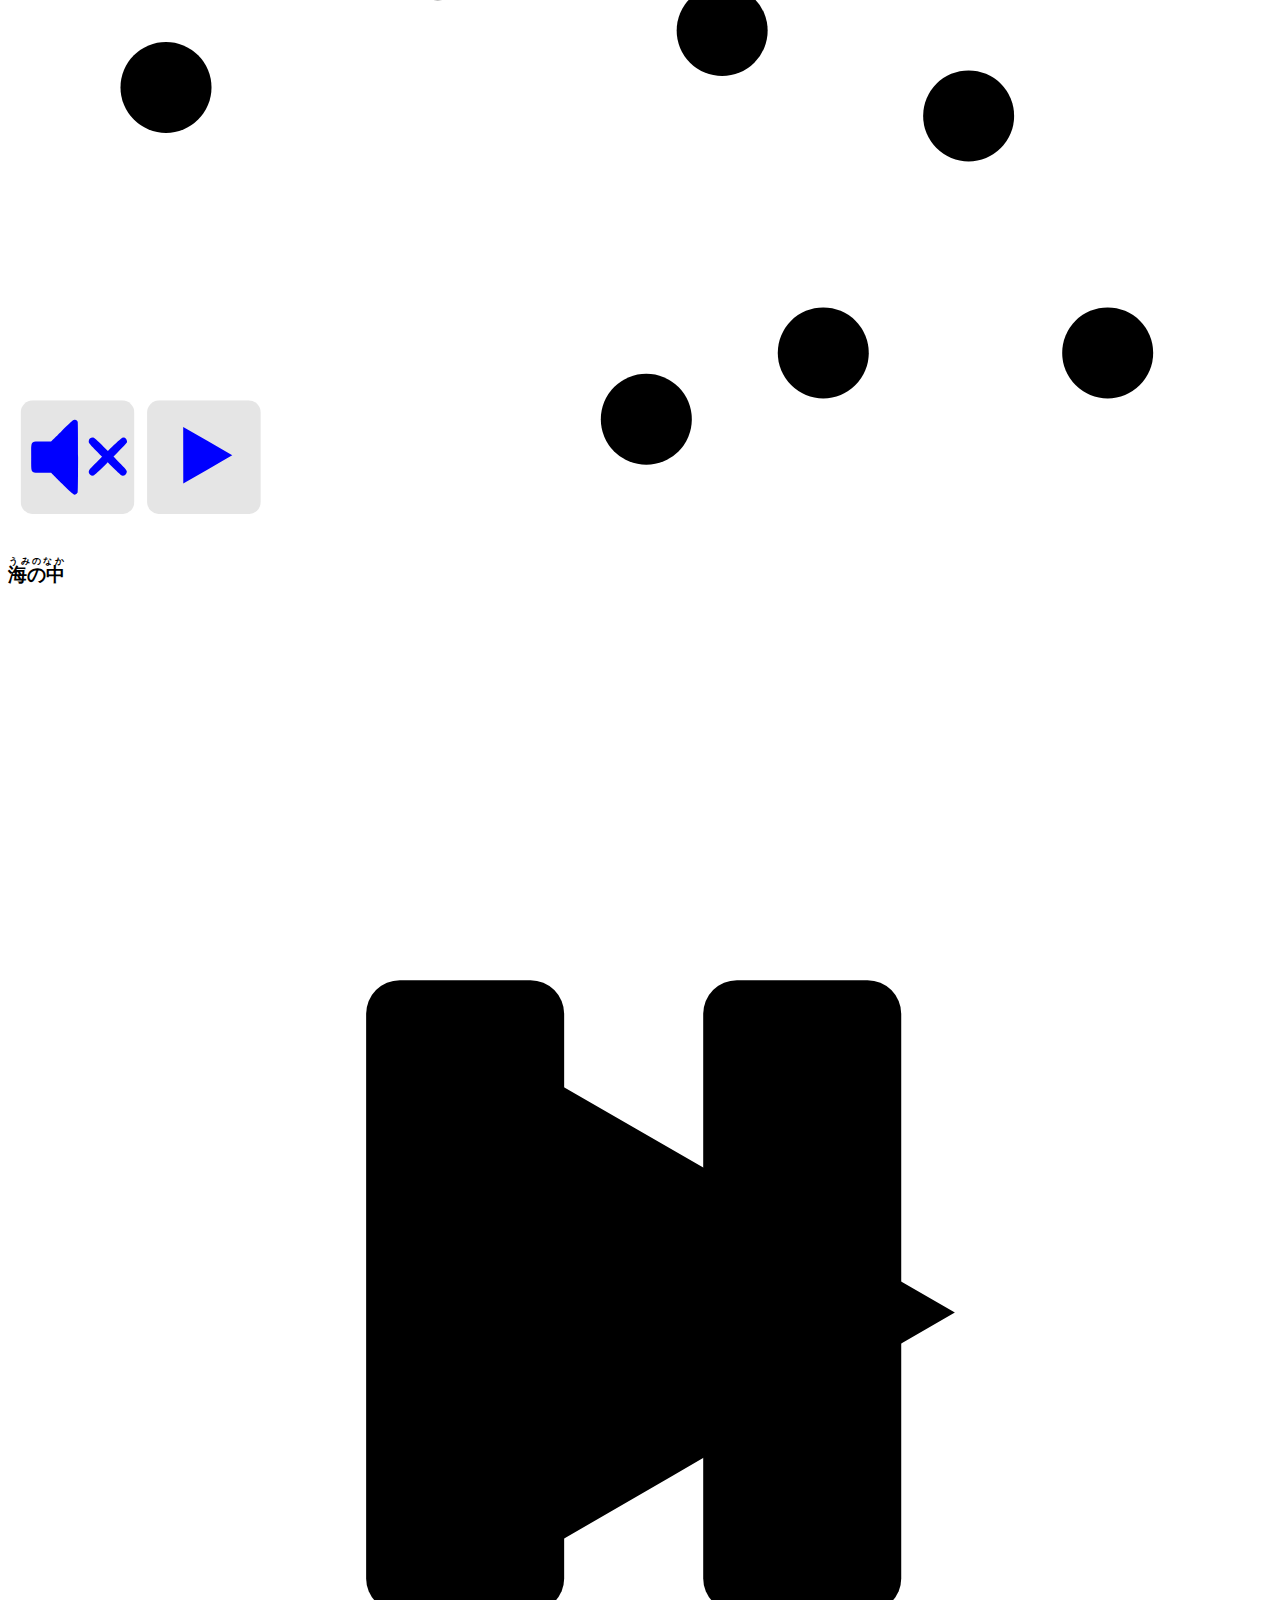
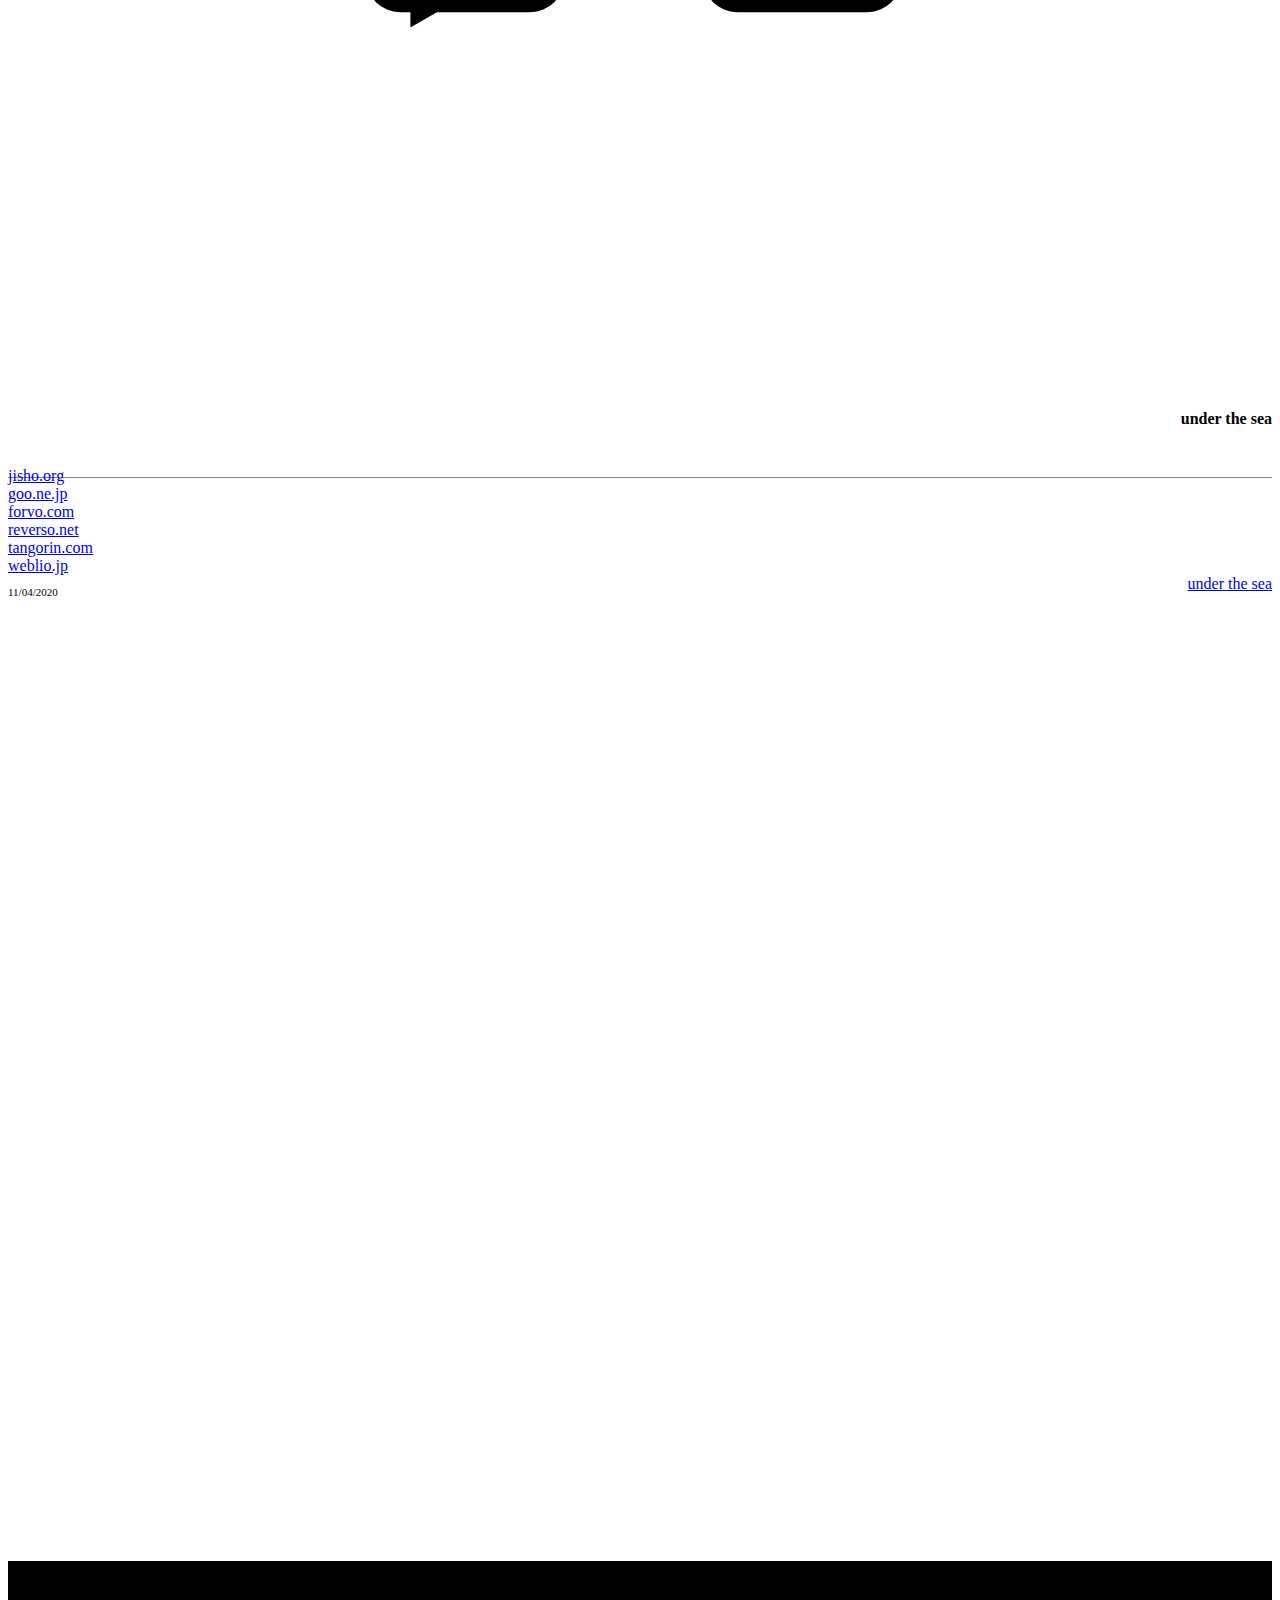
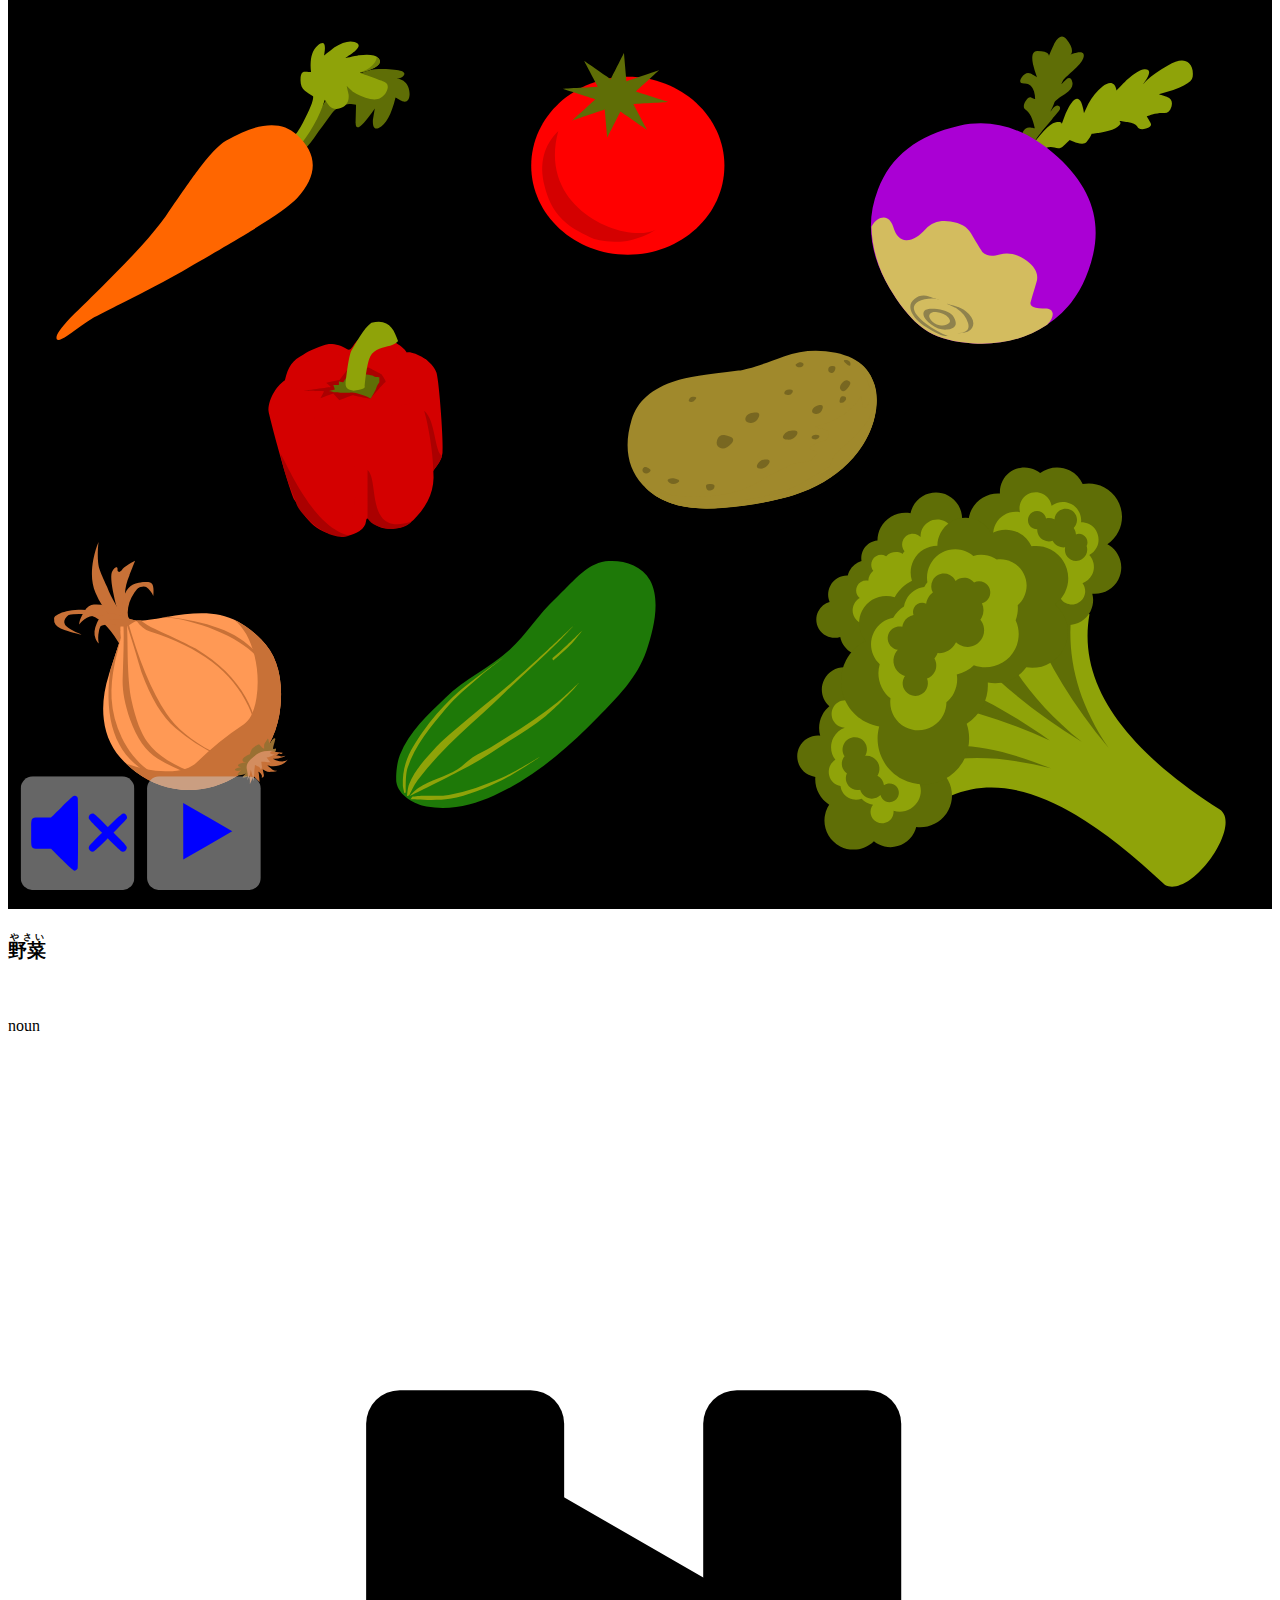
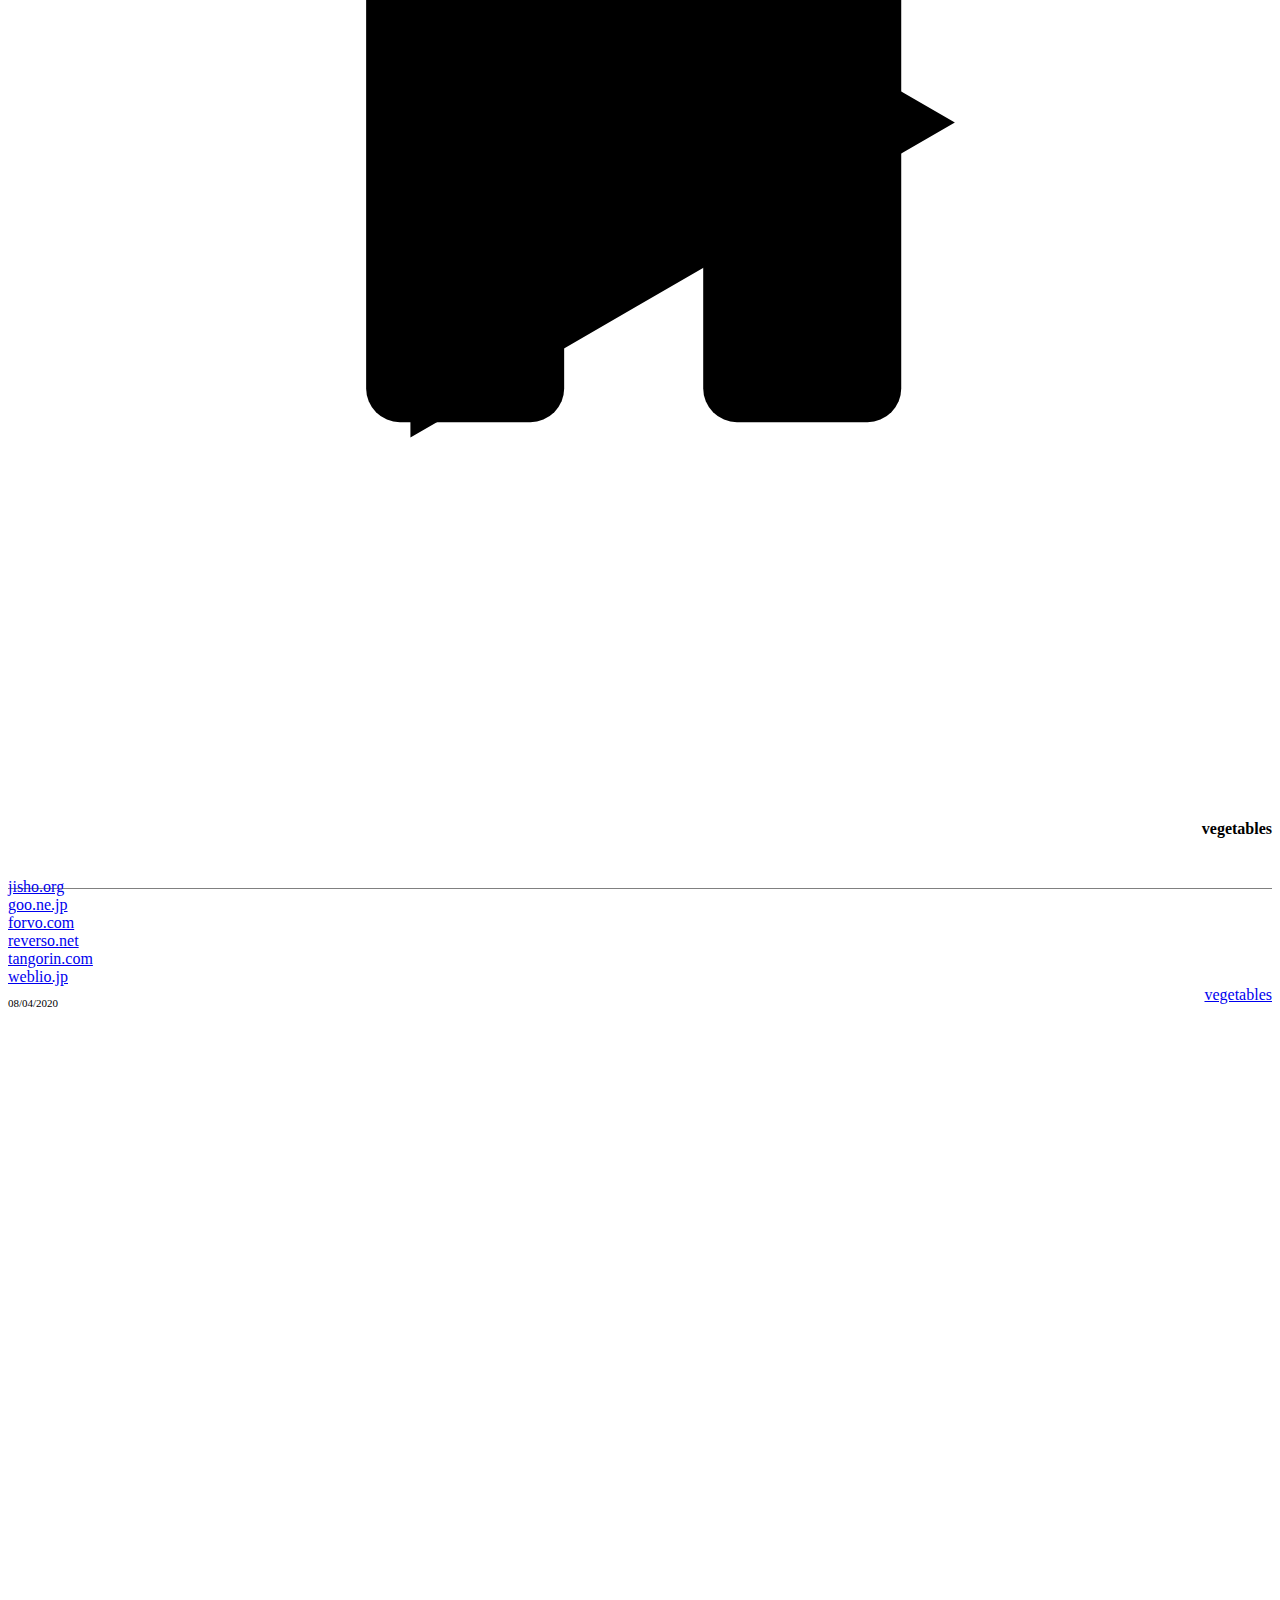
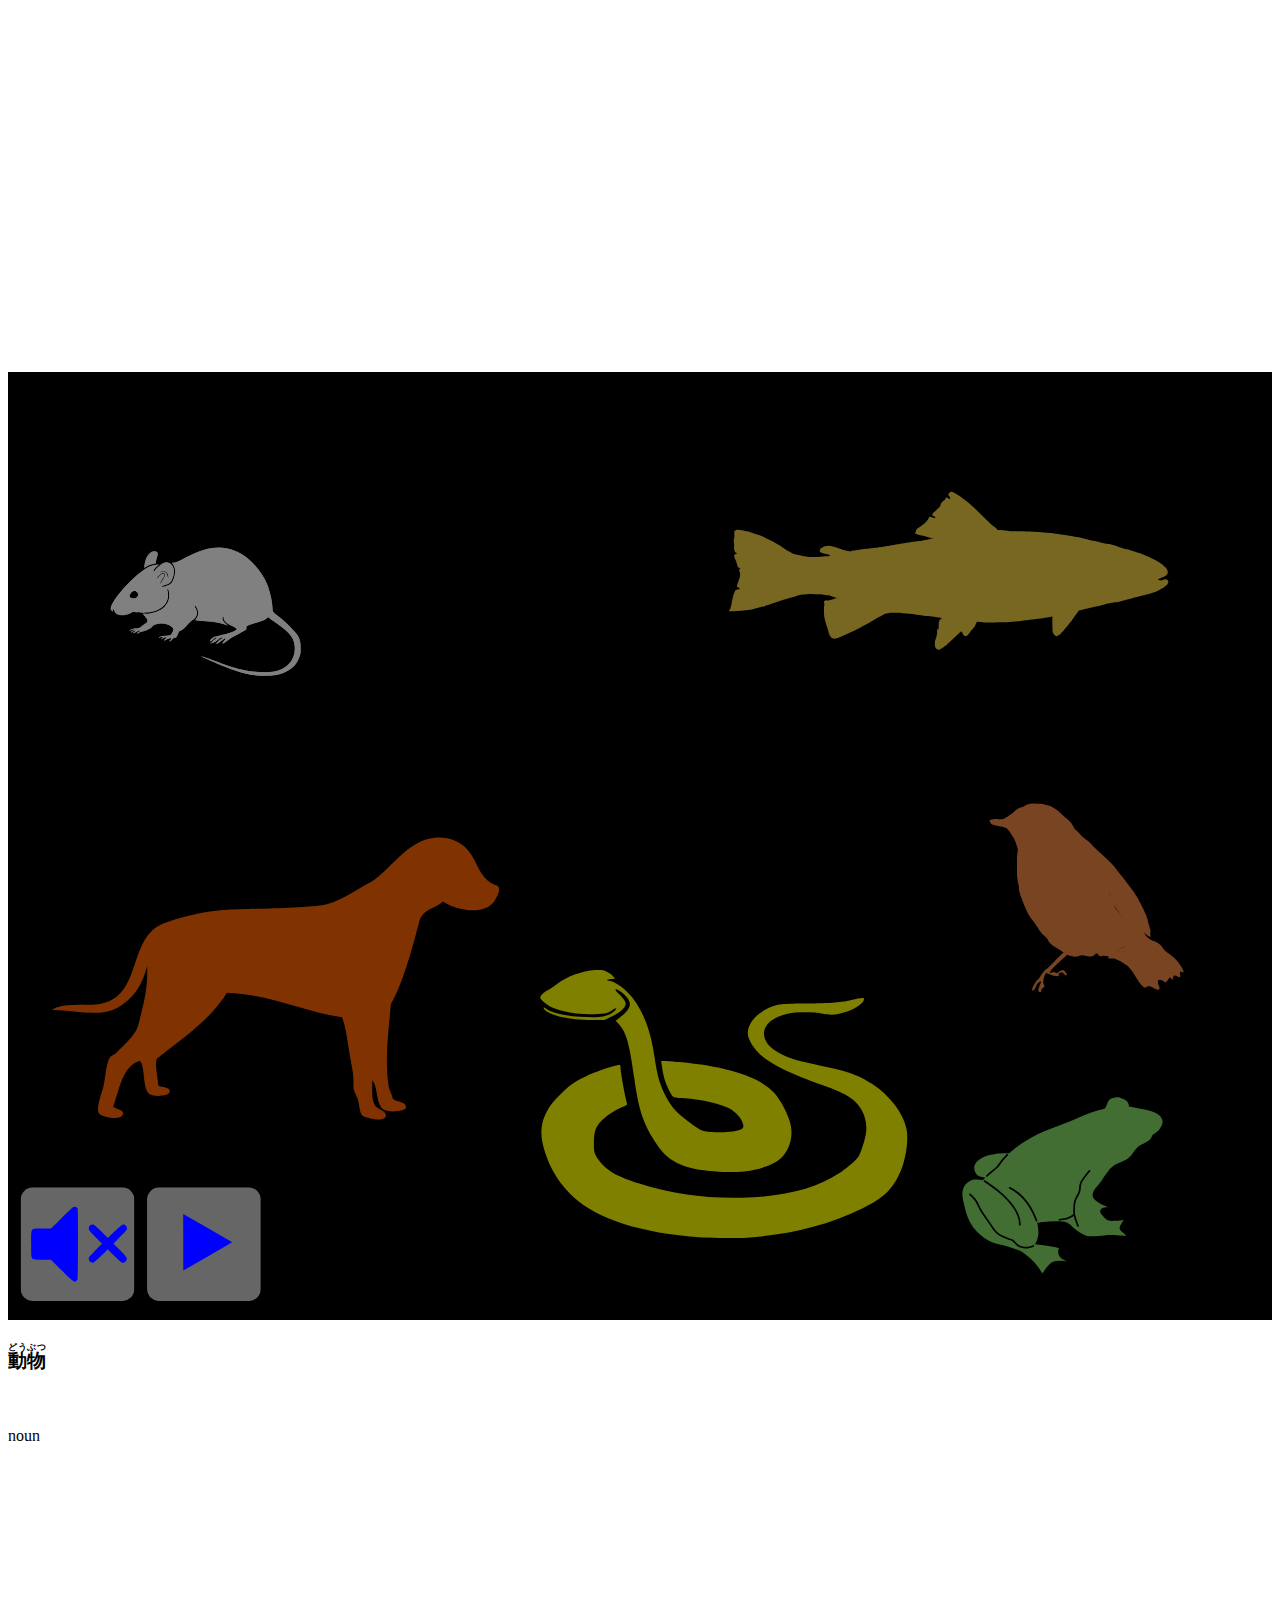
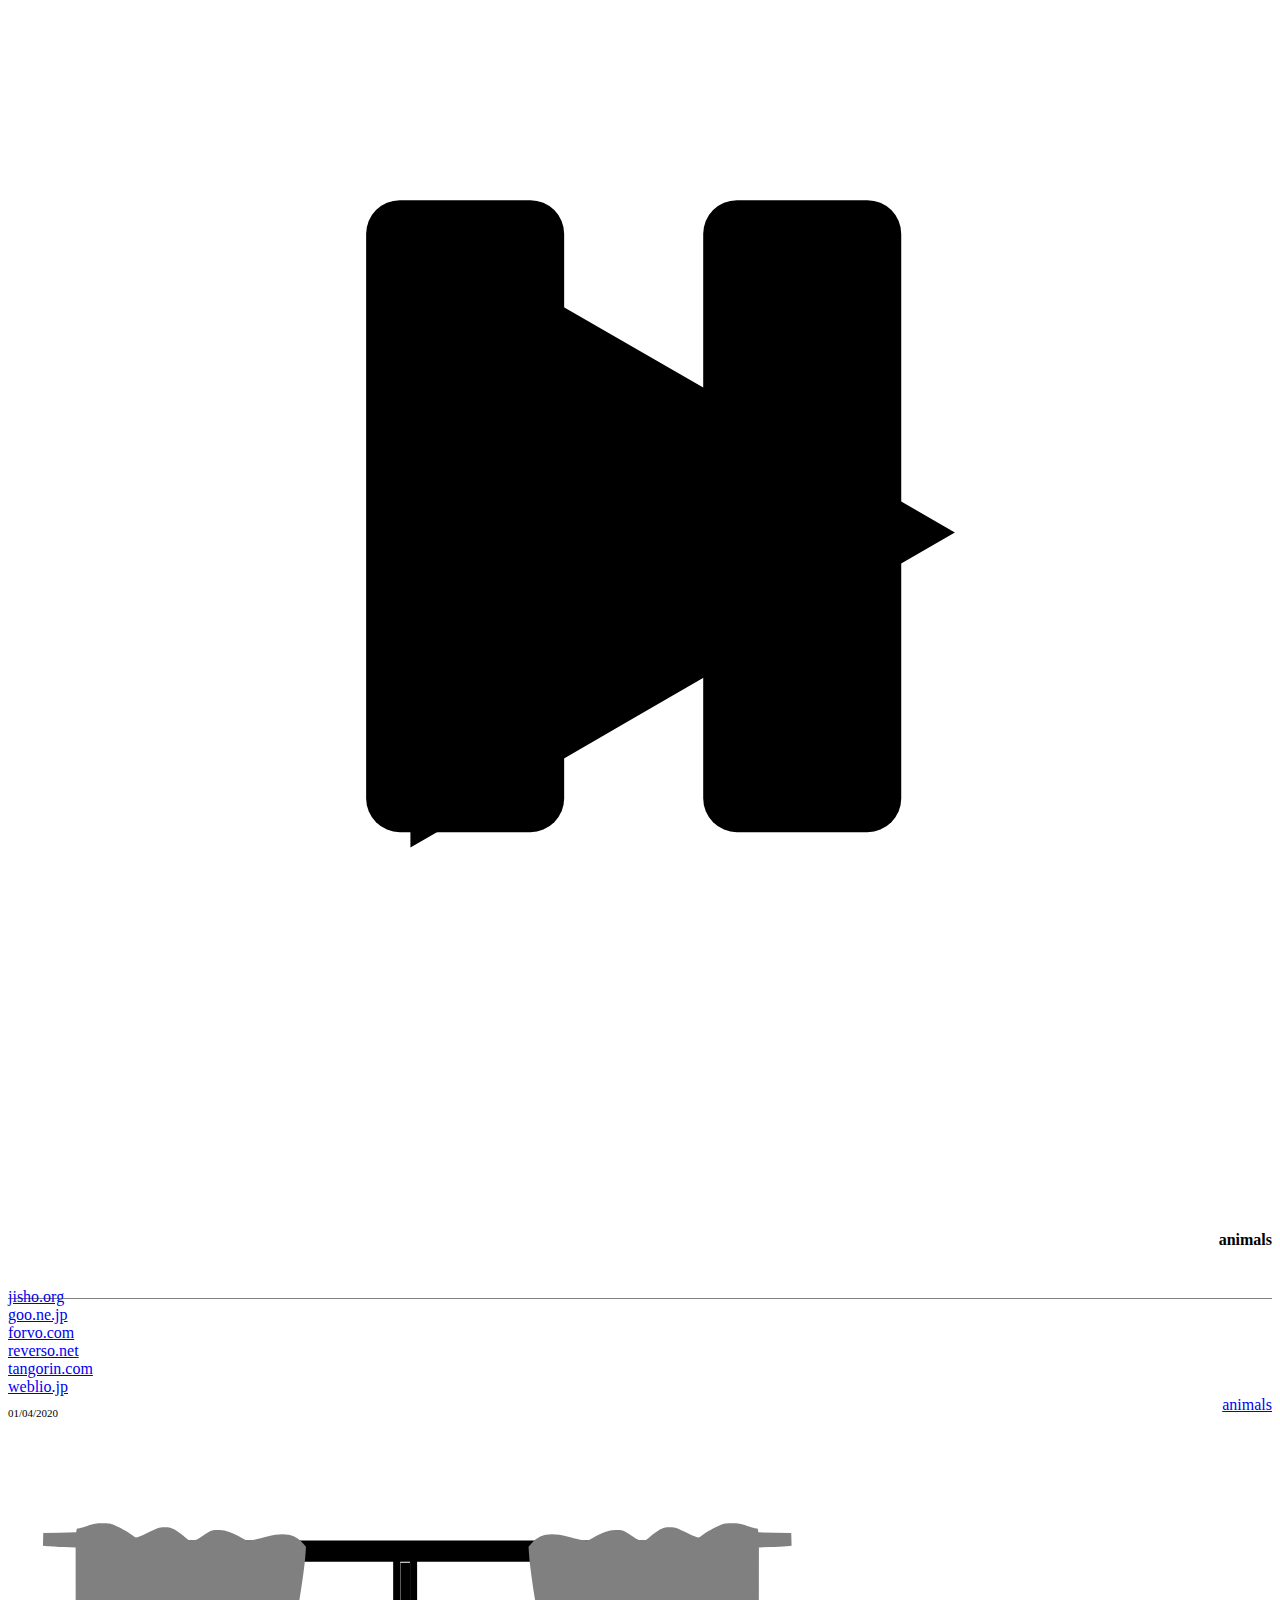
==== commit 6b0e6d11: "Update index.html" ====
--- a/index.html
+++ b/index.html
@@ -2,11 +2,11 @@
 <html>
 
 <head>
-<title>Mono: Flashcards for Language Learning.</title>
+<title>Mono: Improve Your Vocabulary.</title>
 
 <meta name="viewport" content="width=device-width, initial-scale=1" charset="UTF-8">
 <meta name=”description” content="Mono; The SVG based visual dictionary. Learn English, Japanese, and Italian. Scalable flashcards for language learning.">
-	
+
 <!-- OG Facebook -->
 <meta property="og:url" content="https://gperilli.github.io/mono/" />
 <meta property="og:type" content="website" />
@@ -23,169 +23,12 @@
 
 <link rel="icon" href="graphics/monostfav.png">
 
+
 <!-- CSS files -->
-<link rel="stylesheet" type="text/css" href="css/monost-Menu.css">
-<link rel="stylesheet" type="text/css" href="css/monost-MUI.css">
-<link rel="stylesheet" type="text/css" href="css/monost-Footer.css">
-<link rel="stylesheet" type="text/css" href="css/monost-Site.css">
+<link rel="stylesheet" type="text/css" href="css/monojs-sitewide.css">
+<link rel="stylesheet" type="text/css" href="css/monojs-index.css">
+<link rel="stylesheet" type="text/css" href="css/monojs-mui.css">
 
-<style>
-/* Mono Gallery Nav Index Page */
-
-.headercnt {
-	display: block;
-}
-
-a.GlLink {
-color: blue;
-}
-
-
-a.GlLink:link, a:visited{
-color: blue;
-}
-
-.GlTypeOff {
- text-decoration: none;
- border: 0px solid #ccc;
- background-color: #fff;
- color: #000;
- padding-left: 2px;
- padding-right: 2px;
- border-radius: 3px;
- cursor: pointer;
-}
-
-.GlTypeOff:hover {
- text-decoration: none;
- background-color: #808080;
- color: #fff;
- padding-left: 2px;
- padding-right: 2px;
- border-radius: 3px;
- cursor: pointer;
-}
-
-.GlTypeHlight {
- text-decoration: none;
- border: 1px solid #ccc;
- background-color: #808080;
- color: #fff;
- padding-left: 2px;
- padding-right: 2px;
- border-radius: 3px;
- cursor: context-menu;
-}
-
-.fade-in {
-	opacity: 1;
-	animation-name: fadeInOpacity;
-	animation-iteration-count: 1;
-	animation-timing-function: ease-in;
-	animation-duration: 0.3s;
-}
-
-
-
-@keyframes fadeInOpacity {
-	0% {
-		opacity: 0;
-	}
-	100% {
-		opacity: 1;
-	}
-}
-
-.gallery {
-	margin: 5px;
-}
-
-div.gallery img {
-  height: auto;
-  width: 100%;
-}
-
-.PImgNav {
-  -webkit-filter: grayscale(100%); /* Safari 6.0 - 9.0 */
-  filter: grayscale(0%);
-  border: 1px solid #ccc;
-  border-radius: 3px;
-  width: 100%;
-}
-
-.PImgNav:hover {
-  -webkit-filter: grayscale(0%); /* Safari 6.0 - 9.0 */
-  filter: grayscale(0%);
-  opacity: 1;
-  transition: 0.3s;
-}
-
-.PImgNavOver {
-	opacity: 1;
-	position: absolute; 
-	left: 0px; top: 0px;
-}
-
-.PImgNavOver:hover {
-	opacity: 1;
-	transition: 0.3s;
-}
-
-
-* {
-  box-sizing: border-box;
-}
-
-.responsive {
-  padding: 0;
-  margin: 0;
-  float: left;
-  width: 24.99999%;
-  
-}
-
-@media only screen and (max-width: 700px) {
-  .responsive {
-    width: 33.33333%;
-    margin: 6px 0;
-  }
-}
-
-@media only screen and (max-width: 500px) {
-  .responsive {
-    width: 50%;
-  }
-}
-
-@media only screen and (max-width: 350px) {
-  .responsive {
-    width: 100%;
-  }
-}
-
-.pagination {
-  display: inline-block;
-  padding-top: 20px;
-  padding-bottom: 20px;
-  text-align: center; 
-  width: 100%;
-}
-
-.pagination a {
-  color: black;
-  padding: 8px 16px;
-  text-decoration: none;
-  
-}
-
-.pagination a.active {
-  background-color: #000;
-  color: white;
-}
-
-.pagination a:hover:not(.active) {background-color: #ddd;}
-
-</style>
 
 </head>
 
@@ -195,7 +38,7 @@
 <!-- JS Template  Goes Here -->
 
 </div>
-<script src="https://code.responsivevoice.org/responsivevoice.js?key=gA8z8g8S"></script>
+
 
 </body>
 
@@ -206,9 +49,10 @@
 var ShareAdr = 'https://gperilli.github.io/mono/';
 </script>
 
-<script src="js/monost-sitewide.js"></script>
-<script src="js/monost-mui.js"></script>
-<script src="js/monost-gallery-core.js"></script>
+<script src="js/monojs-sitewide.js"></script>
+<script src="js/monojs-mui.js"></script>
+<script src="js/monojs-gallery-core.js"></script>
+<script src="https://code.responsivevoice.org/responsivevoice.js?key=gA8z8g8S"></script>
 
 
 
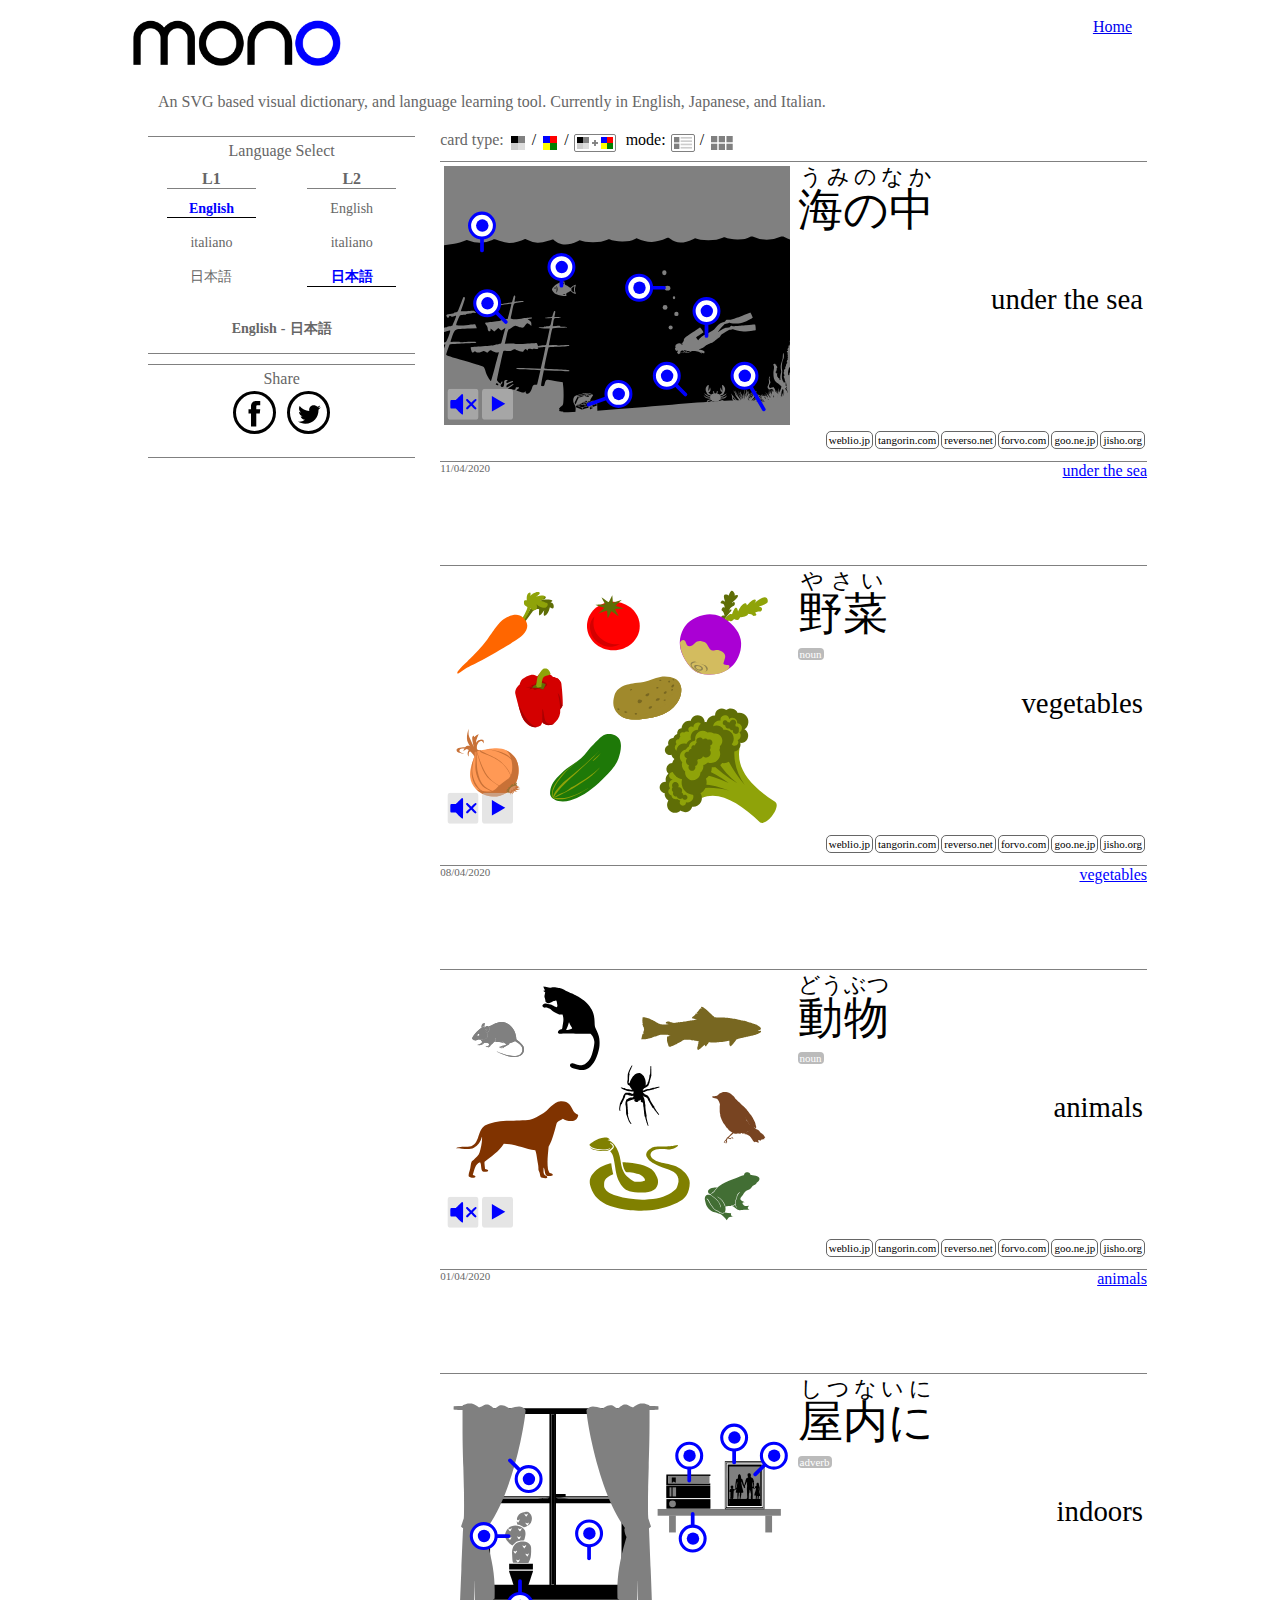
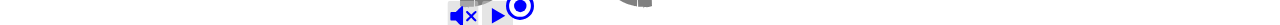
==== commit f04e8eb1: "Update index.html" ====
--- a/index.html
+++ b/index.html
@@ -50,10 +50,7 @@
 </script>
 
 <script src="js/monojs-sitewide.js"></script>
-<script src="js/monojs-mui.js"></script>
-<script src="js/monojs-gallery-core.js"></script>
+<script src="js/monojs-index-mui.js"></script>
+<script src="js/monojs-index-core.js"></script>
+
 <script src="https://code.responsivevoice.org/responsivevoice.js?key=gA8z8g8S"></script>
-
-
-
-
--- a/css/monojs-sitewide.css
+++ b/css/monojs-sitewide.css
@@ -0,0 +1,663 @@
+
+* { box-sizing: border-box; }
+body {
+font-family: Yu Gothic;
+color: black;
+}
+
+.centralcolumn {
+background-color: white;
+width: 1024px;
+padding-top: 10px;
+
+}
+
+/* Clear floats after the columns */
+section:after {
+content: "";
+display: table;
+clear: both;
+}
+
+.columns {
+display: flex;
+flex-flow: row wrap;
+justify-content: center;
+margin: 0px;
+padding: 5px;
+z-index: 5;
+}
+.column {
+flex: 1;
+border-top: 1px solid #808080;
+border-bottom: 0px solid #ccc;
+border-left: 0px solid #666;
+margin-top: 4px;
+margin-left: 0px;
+margin-right: 0px;
+padding: 4px;
+&:first-child { margin-left: 0; }
+&:last-child { margin-right: 0; }
+}
+
+/* Two columns that float next to each other */
+.columnA {
+float: left;
+width: 30%;
+padding-right: 20px;
+padding-left: 20px;
+background-color: white;
+display: block;
+
+
+}
+.columnB {
+float: left;
+width: 70%;
+padding: 0px;
+background-color: white;
+position: relative; 
+z-index: 50;
+
+}
+
+/* Clear floats after the columns */
+.row:after {
+content: "";
+display: table;
+clear: both;
+}
+
+        
+.StretchToContainer {
+position: absolute;
+width: 100%;
+height: 100%;
+}
+.headercontainer {
+float: left;
+height: 50px;
+margin-bottom: 10px;
+cursor: pointer;
+}
+.langbar {
+float: right;
+margin-right: 10px;
+}
+
+.topnav {
+	display: block;
+}
+
+
+.BrgrExpdr {
+max-height:1.2em;
+border-bottom: 0px;
+background:#fff;
+color:white;
+z-index: 5;
+position: relative;
+padding-bottom: 23px;
+padding-top: 0px;
+width: 100%;
+-moz-transition: 1s;
+-ms-transition: 1s;
+-o-transition: 1s;
+-webkit-transition: 1s;
+transition: 1s;
+display: none;
+}
+
+.BrgrBtnCnt {
+position:relative;
+display: inline-block;
+width: 28px;
+height: 28px;
+z-index: 10;
+}
+
+.ClrBtnCnt {
+position:relative;
+display: flex;
+padding: 2px;
+width: 18px;
+height: 18px;
+z-index: 10;
+cursor: pointer; 
+}
+
+.GlOpSlct {
+	border: 1px solid #808080;
+	border-radius: 2px;
+
+}
+
+.GlMdeBtnCnt {
+	position:relative;
+display: flex;
+padding: 2px;
+width: 24px;
+height: 18px;
+z-index: 10;
+cursor: pointer; 
+}
+
+.expand {
+max-height:999px;
+}
+
+
+
+
+
+
+p {
+color: #666;
+margin-top: 0px;
+margin-bottom: 0px;
+margin-left: 0;
+margin-right: 0;
+display: inline-block;
+}
+
+.headercnt {
+	width: 100%; 
+	padding-left: 30px; 
+	float: left;
+	display: block;
+	color: blue;
+	margin-bottom: 15px;
+	margin-top: 15px;
+}
+
+.headercntL {
+	width: 100%; 
+	padding-left: 30px; 
+	float: left;
+	display: block;
+	color: blue;
+}
+
+.sharelikeB {
+width: 100%;
+border-bottom:1px solid #808080;
+border-top:1px solid #808080;
+padding-bottom: 15px;
+display: none;
+background-color: white;
+text-align: center;
+z-index: 90;
+}
+
+
+
+/* Menu */
+
+.lbtnhlghtd {
+ font-weight: bold;
+ background-color: #fff;
+ cursor: normal;
+ border-bottom: 1px solid #000;
+ border-radius: 0px;
+ padding-left: 2px;
+ padding-right: 2px;
+ color: blue;
+}
+
+.langbtns {
+	display: inline-block;
+	cursor: pointer;
+	font-size: 14px;
+	border-radius: 0px;
+	width: 70%; 
+	margin-bottom: 10px;
+}
+
+.langbtns:hover {
+	
+	color: blue;
+	font-weight: bold;
+	border-bottom: 1px solid #000;
+	height: 24px;
+}
+
+.langbtnsacc {
+	display: inline-block;
+	cursor: pointer;
+	font-size: 14px;
+	border-radius: 0px;
+	padding-left: 2px;
+	padding-right: 2px;
+	margin-bottom: 0px;
+}
+
+.langbtnsacc:hover {
+	color: blue;
+	font-weight: bold;
+	border-bottom: 1px solid #000;
+}
+
+.lngbtnscnt {
+	height: 24px; 
+	margin-bottom: 10px;
+}
+
+.lngbtnsacccnt {	
+	display: inline-block; 
+	height: 24px; 
+	margin-bottom: 0px;
+	text-align: center;
+	margin-right: 20px;
+	border: 0px solid #000;
+}
+
+
+
+
+.langdsp {
+	margin-top: 20px; 
+	margin-bottom: 0px; 
+	background-color: #fff; 
+	border: 0px solid #808080;
+	border-bottom: 0px solid #808080;
+	padding: 0px; 
+	font-weight: bold;
+	font-size: 14px;
+}
+
+a.linkmenu {
+background-color: white;
+border-top: 1px solid #808080;
+border-bottom: 1px solid #808080;
+color: black;
+margin-bottom: 5px;
+margin-top: 5px;
+padding: 5px 5px;
+text-align: center;
+text-decoration: none;
+display: inline-block;
+width: 100%;
+}
+a.linkmenu:hover {
+background-color: #808080;
+color: white;
+}
+
+a.linkmenu:visited {
+background-color: white;
+color: black;
+}
+
+a.linkmenu:visited:hover {
+background-color: #808080;
+color: white;
+}
+
+
+a.sel {
+background-color: #808080;	
+color: white;		 
+}
+
+a.sel:visited {
+background-color: #808080;	
+color: white;		 
+}
+
+p.header {
+display: block;
+}
+
+.sharelikeA {
+width: 100%;
+margin-top: 10px;
+position: relative;
+border-bottom: 1px solid #808080;
+padding-bottom: 15px;
+border-top:1px solid #808080;
+padding-top: 5px;
+text-align: center;
+
+}
+#sharetextA {
+color: black;
+}
+
+
+
+.SocialBtnContainerClass {
+position:relative;
+display: inline-block;
+width: 50px;
+height: 50px;
+z-index: 10;
+}
+
+.SocialBtn-CircleClass {
+stroke: black;
+stroke-width: 6%;
+z-index: 1;
+}
+.SocialBtnContainer-TextImgClass {
+cursor: pointer;
+position: absolute;
+top: 10%;
+left: 10%;
+width: 80%;
+height: 80%;
+z-index: 6;
+fill: black;
+}
+.SocialBtnContainer-TextImgClass:hover {
+fill: white;
+}
+.SocialBtn-CircleContainerClass {
+position: absolute;
+width: 100%;
+height: 100%;
+fill: white;
+}
+.SocialBtnContainer-TextImgClass:hover ~ .SocialBtn-CircleContainerClass {
+fill: black;
+}
+
+
+
+
+
+
+/* img backgrounds */       
+img {
+	vertical-align: top;
+}
+
+.blk {
+	background-color: #000;
+}
+.blkhvr {
+	background-color: #383838;
+}
+.wht {
+	background-color: #fff;
+}
+.whthvr {
+	background-color: #F8F8F8;
+	cursor: pointer;
+}
+
+.whtbckhv {
+	background-color: #fff;
+	cursor: pointer;
+}
+.whtbckhv:hover {
+	background-color: #F8F8F8;
+}
+.blkbckhv {
+	background-color: #000;
+}
+.blkbckhv:hover {
+	background-color: #383838;
+}
+
+
+
+/* Footer */
+
+.modalccolumn {
+	width: 100%;
+	padding-top: 10px;
+}
+
+/* Image Attributions - Fixed width Image List. Left floating */
+.imgattrcol {
+	float: left;
+	width: 50px;
+	padding: 10px;
+}
+
+/* Img Attr. Styling */
+.imgattr {
+	border-radius: 5px;
+	cursor: pointer;
+	transition: 0.3s;
+}
+
+.imgattr:hover {
+	opacity: 0.7;
+}
+
+/* The Modal (background) */
+.modal {
+	display: none; /* Hidden by default */
+	position: fixed; /* Stay in place */
+	z-index: 99; /* Sit on top */
+	padding-top: 100px; /* Location of the box */
+	left: 0;
+	top: 0;
+	width: 100%; /* Full width */
+	height: 100%; /* Full height */
+	overflow: auto; /* Enable scroll if needed */
+	background-color: rgb(0,0,0); /* Fallback color */
+	background-color: rgba(0,0,0,0.5); /* Black w/ opacity */
+}
+
+/* Modal Content (image) */
+.modal-content {
+	margin: auto;
+	display: block;
+	width: 80%;
+	max-width: 700px;
+}
+
+/* Caption of Modal Image */
+#caption {
+	margin: auto;
+	display: block;
+	width: 80%;
+	max-width: 700px;
+	text-align: center;
+	color: #ccc;
+	padding: 10px 0;
+  
+}
+
+/* Add Animation */
+.modal-content, #caption {
+	-webkit-animation-name: zoom;
+	-webkit-animation-duration: 0.6s;
+	animation-name: zoom;
+	animation-duration: 0.6s;
+}
+
+@-webkit-keyframes zoom {
+	from {-webkit-transform:scale(0)}
+	to {-webkit-transform:scale(1)}
+}
+
+@keyframes zoom {
+	from {transform:scale(0)}
+	to {transform:scale(1)}
+}
+
+/* The Close Button */
+.close {
+	position: absolute;
+	top: 15px;
+	right: 35px;
+	color: #f1f1f1;
+	font-size: 40px;
+	font-weight: bold;
+	transition: 0.3s;
+}
+
+.close:hover,
+.close:focus {
+  color: #bbb;
+  text-decoration: none;
+  cursor: pointer;
+}
+
+.modalccolumn {
+	width: 100%;
+	padding-top: 10px;
+}
+
+.CopyRight {
+	width: 100%;
+	border-top:0px solid #666;
+	text-align: left;
+	padding-left: 15px;
+}
+
+/* Image Attributions - Fixed width Image List. Left floating */
+.imgattrcol {
+	float: left;
+	width: 50px;
+	padding: 10px;
+}
+
+/* Img Attr. Styling */
+.imgattr {
+	border-radius: 5px;
+	cursor: pointer;
+	transition: 0.3s;
+}
+
+.imgattr:hover {
+	opacity: 0.7;
+}
+
+
+/* The Modal (background) */
+.modal {
+	display: none; /* Hidden by default */
+	position: fixed; /* Stay in place */
+	z-index: 99; /* Sit on top */
+	padding-top: 100px; /* Location of the box */
+	left: 0;
+	top: 0;
+	width: 100%; /* Full width */
+	height: 100%; /* Full height */
+	overflow: auto; /* Enable scroll if needed */
+	background-color: rgb(0,0,0); /* Fallback color */
+	background-color: rgba(0,0,0,0.5); /* Black w/ opacity */
+}
+
+/* Modal Content (image) */
+.modal-content {
+	margin: auto;
+	display: block;
+	width: 80%;
+	max-width: 700px;
+}
+
+/* Caption of Modal Image */
+#caption {
+	margin: auto;
+	display: block;
+	width: 80%;
+	max-width: 700px;
+	text-align: center;
+	color: #ccc;
+	padding: 10px 0;
+  
+}
+
+/* Add Animation */
+.modal-content, #caption {
+	-webkit-animation-name: zoom;
+	-webkit-animation-duration: 0.6s;
+	animation-name: zoom;
+	animation-duration: 0.6s;
+}
+
+
+
+
+
+
+
+/* Responsiveness */
+@media (max-width: 1024px) {
+	.centralcolumn {
+		width: 100%;
+	}
+	.modalccolumn {
+		width: 100%;
+	}
+}
+
+/* 100% Image Width on Smaller Screens */
+@media (max-width: 700px){
+	.modal-content {
+		width: 100%;
+	}
+	.langbtns {
+		width: 100%; 
+	}
+}
+
+		 
+@media (max-width: 600px) {
+	.headercontainer {
+		height: 30px;
+	}
+	.headercnt {
+		padding-left: 5px;
+	}
+	.topnav {
+		display: none;
+	}
+	.BrgrExpdr {
+		display: block;
+	}
+	.sharelikeB {
+		display: block;
+	}
+	.CopyRight {
+		padding-left: 0px;
+	}
+}
+		 
+@media screen and (orientation: portrait) and (max-width: 980px) and (max-height: 980px) {
+	.columns .column {
+		flex-basis: 100%;
+		margin: 4 0 0 0;
+		border-top: 1px solid #808080;
+	}
+	.columnA {
+		display: none;
+	}
+	.columnB {
+		width: 100%;
+	}
+	.CopyRight {
+		padding-left: 0px;
+	}
+	.sharelikeB {
+		display: block;
+	}
+	#caption {
+		width: 100%;
+	}
+}
+        
+@media only screen and (orientation: landscape) and (max-width: 980px) and (max-height: 500px) { 
+	.header {
+		display: block;
+	}
+	.columnA {
+		display: none;
+	}
+	.columnB {
+		width: 100%;
+	}
+	.CopyRight {
+		padding-left: 0px;
+	}
+	.sharelikeB {
+		display: block;
+	}
+}
+		
+
--- a/css/monojs-index.css
+++ b/css/monojs-index.css
@@ -0,0 +1,150 @@
+
+a.GlLink:link {
+	color: blue;
+}
+
+.GlLink:link, a.GlLink:visited {
+color: blue;
+}
+
+.headercnt {
+	display: block;
+}
+
+.GlTypeOff {
+ text-decoration: none;
+ border: 0px solid #ccc;
+ background-color: #fff;
+ color: #000;
+ padding-left: 2px;
+ padding-right: 2px;
+ border-radius: 3px;
+ cursor: pointer;
+}
+
+.GlTypeOff:hover {
+ text-decoration: none;
+ background-color: #808080;
+ color: #fff;
+ padding-left: 2px;
+ padding-right: 2px;
+ border-radius: 3px;
+ cursor: pointer;
+}
+
+.GlTypeHlight {
+ text-decoration: none;
+ border: 1px solid #ccc;
+ background-color: #808080;
+ color: #fff;
+ padding-left: 2px;
+ padding-right: 2px;
+ border-radius: 3px;
+ cursor: context-menu;
+}
+
+.fade-in {
+	opacity: 1;
+	animation-name: fadeInOpacity;
+	animation-iteration-count: 1;
+	animation-timing-function: ease-in;
+	animation-duration: 0.3s;
+}
+
+
+
+@keyframes fadeInOpacity {
+	0% {
+		opacity: 0;
+	}
+	100% {
+		opacity: 1;
+	}
+}
+
+.gallery {
+	margin: 5px;
+}
+
+div.gallery img {
+  height: auto;
+  width: 100%;
+}
+
+.PImgNav {
+  -webkit-filter: grayscale(100%); /* Safari 6.0 - 9.0 */
+  filter: grayscale(0%);
+  border: 1px solid #ccc;
+  border-radius: 3px;
+  width: 100%;
+}
+
+.PImgNav:hover {
+  -webkit-filter: grayscale(0%); /* Safari 6.0 - 9.0 */
+  filter: grayscale(0%);
+  opacity: 1;
+  transition: 0.3s;
+}
+
+.PImgNavOver {
+	opacity: 1;
+	position: absolute; 
+	left: 0px; top: 0px;
+}
+
+.PImgNavOver:hover {
+	opacity: 1;
+	transition: 0.3s;
+}
+
+* {
+  box-sizing: border-box;
+}
+
+.responsive {
+  padding: 0;
+  margin: 0;
+  float: left;
+  width: 24.99999%;
+  
+}
+
+.pagination {
+  display: inline-block;
+  padding-top: 20px;
+  padding-bottom: 20px;
+  text-align: center; 
+  width: 100%;
+}
+
+.pagination a {
+  color: black;
+  padding: 8px 16px;
+  text-decoration: none;
+}
+
+.pagination a.active {
+  background-color: #000;
+  color: white;
+}
+
+.pagination a:hover:not(.active) {background-color: #ddd;}
+
+@media only screen and (max-width: 700px) {
+  .responsive {
+    width: 33.33333%;
+    margin: 6px 0;
+  }
+}
+
+@media only screen and (max-width: 500px) {
+  .responsive {
+    width: 50%;
+  }
+}
+
+@media only screen and (max-width: 350px) {
+  .responsive {
+    width: 100%;
+  }
+}
--- a/css/monojs-mui.css
+++ b/css/monojs-mui.css
@@ -0,0 +1,296 @@
+.img-overlay-wrap {
+	position: relative;
+	width: 100%;
+}
+
+.img-overlay-wrap img { /* <= optional, for responsiveness */
+	display: block;
+	max-width: 100%;
+	height: auto;
+}
+
+.img-overlay-wrap svg {
+	position: absolute;
+	top: 0;
+	left: 0;
+}
+
+.Whtbckon {
+	fill: #fff;
+	cursor: default;
+}
+.Whtbckon:hover {
+	fill: #F8F8F8;
+	cursor: default;
+}
+.Whtbckoff {
+	fill: #fff;
+	cursor: pointer;
+}
+.Whtbckoff:hover {
+	fill: #F8F8F8;
+	cursor: pointer;
+}
+
+.line {
+	stroke-linecap: round;
+	stroke-width: 6%;
+	stroke: blue;
+}
+/* For Analysis */
+.box {
+	stroke-width:0px;
+	stroke:green;
+	height: 100%;
+	width: 100%;
+	fill: none;
+}
+
+.AAbutton {
+	cursor: pointer;
+}
+
+.btnbckon {
+	cursor: default;
+}
+
+.btnbckoff {
+	cursor: pointer;
+}
+
+.circle {
+	fill: blue;
+}
+
+.btnTon {
+	cursor: default;
+	fill: white;	
+	z-index: 89;
+}
+
+.btnToff {
+	cursor: pointer;
+	fill: blue;
+	z-index: 89;
+}
+
+.btnCon {
+	cursor: default;
+	fill: blue;
+	stroke: blue;
+	stroke-width: 10%;
+}
+
+.btnCoff {
+	cursor: pointer;
+	fill: white;
+	stroke: blue;
+	stroke-width: 10%;
+}
+
+.AnBtn {
+	width: 9%;
+	height: 12%;
+}
+
+.AnBtn:hover .btnCoff {
+	fill: blue;
+} 
+.AnBtn:hover .btnToff {
+	fill: white;
+} 
+
+.btnImgon {
+	cursor: default;
+	opacity: 1:
+}
+.btnImgoff {
+	cursor: pointer;
+	opacity: 0.5;
+}
+.btnImgoff:hover {
+	opacity: 1;
+}
+
+.btnImgonAll {
+	cursor: pointer;
+	opacity: 1;
+}
+
+/* Dictionary links Container */
+.LinkCont {
+	background-color: #fff;
+	position: relative;
+	z-index: 10;
+	width: 100%;
+	float: left;
+	padding-bottom: 10px;
+	padding-top: 10px;
+	margin-bottom: 0px;
+}
+
+/* Dictionary links */
+.dict:link, a:visited {
+	background-color: white;
+	border: 1px solid #666;
+	border-radius: 5px;
+	color: red;
+	font-size: 11px;
+	padding: 2px 2px;
+	margin-top: 2px;
+	margin-bottom: 2px;
+	margin-right: 2px;
+	text-align: center;
+	text-decoration: none;
+	display: inline-block;
+	float: left;
+}
+
+a.dictR:link {
+	background-color: #fff;
+	border: 1px solid #666;
+	border-radius: 5px;
+	color: black;
+	font-size: 11px;
+	padding: 2px 2px;
+	margin-top: 2px;
+	margin-bottom: 2px;
+	margin-right: 2px;
+	text-align: center;
+	text-decoration: none;
+	display: inline-block;
+	float: right;
+}
+
+.dictR:link, a.dictR:visited {
+	background-color: #eee;
+	border: 1px solid #666;
+	border-radius: 5px;
+	color: black;
+	font-size: 11px;
+	padding: 2px 2px;
+	margin-top: 2px;
+	margin-bottom: 2px;
+	margin-right: 2px;
+	text-align: center;
+	text-decoration: none;
+	display: inline-block;
+	float: right;
+}
+
+
+/* L1/L2 MUI styling */
+
+
+/* Part of Speech Container */
+.L2WTCont {
+	display: inline-block;
+}
+/* Part of Speech styling */
+p.L2WordType {
+	background-color: #bbb;
+	border-radius: 4px;
+	color: white;
+	font-size: 11px;
+	padding-top: 0px;
+	padding-bottom: 0px;
+	padding-left: 2px;
+	padding-right: 2px;
+	margin-top: 2px;
+	margin-bottom: 2px;
+	text-align: center;
+	text-decoration: none;
+	line-height: normal;
+	display: inline-block;
+}
+
+p.L2WordTypeBlnk {
+	background-color: #fff;
+	border-radius: 4px;
+	color: white;
+	font-size: 11px;
+	padding-top: 0px;
+	padding-bottom: 0px;
+	padding-left: 2px;
+	padding-right: 2px;
+	margin-top: 2px;
+	margin-bottom: 2px;
+	text-align: center;
+	text-decoration: none;
+	line-height: normal;
+	display: inline-block;
+}
+
+/* MUI L2 */
+h3 {
+	display: inline-block;
+	font-size: calc(2em + 1vw);
+	margin-top: 0;
+	margin-bottom: 0px;
+	margin-left: 0;
+	margin-right: 0;
+	font-weight: normal;
+	text-align:left;
+}
+
+/* MUI L1 */
+h4 {
+	display: inline-block;
+	font-size: calc(1em + 1vw);
+	margin-top: 0;
+	margin-bottom: 0px;
+	margin-left: 0;
+	margin-right: 0;
+	font-weight: normal;
+	text-align: right;
+	float: right;
+}
+
+/* Play Button Icon */
+h5 {
+	font-size:20px;
+	border: 0px solid;
+	font-weight:normal;
+	display: inline;
+	margin-top: 0px;
+	color: black;
+}
+.icon {
+	display: inline-flex;
+	align-self: center;
+	z-index: 80;
+	background-color: white;
+}
+.icon svg, .icon img {
+	height: 1em;
+	width: 1em;
+	background-color: white;
+	cursor: pointer;
+}
+.icon.baseline svg, .icon img {
+	top: .125em;
+	position: relative;
+	border-radius: 50%;
+}
+.icon svg:hover {
+	background-color: #000;
+}
+
+/* Play/Pause Button */
+.AudBtn-PauseBrs {
+	fill: #000;
+	display: none;
+}
+.AudBtn-PlayTri {
+	fill:#000;
+	stroke:#000;
+	stroke-width:17;
+	stroke-linejoin:round;
+}
+.icon svg:hover .AudBtn-PauseBrs{
+	fill: #fff;
+}
+.icon svg:hover .AudBtn-PlayTri{
+	fill:#fff;
+	stroke:#fff;
+}
